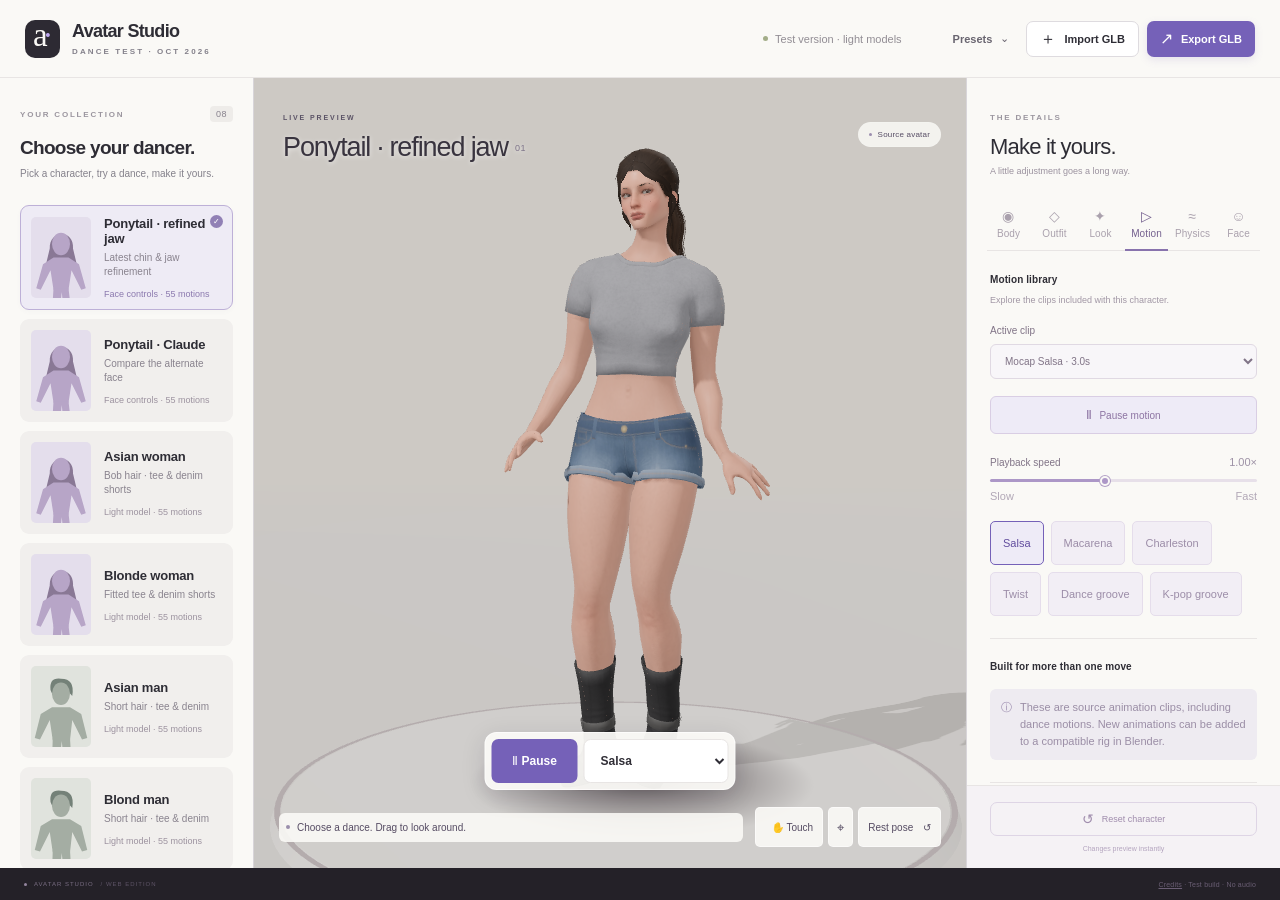
==== test/index.html @ 61bc5556 "Publish lightweight avatar dance test under test directory" ====
<!doctype html>
<html lang="en">
  <head>
    <meta charset="UTF-8" />
    <meta name="viewport" content="width=device-width, initial-scale=1.0" />
    <meta name="theme-color" content="#202024" />
    <title>Avatar Studio — dance test</title>
    <meta name="description" content="A browser character workspace for shaping avatars, exploring outfits, and previewing motion." />
    <script type="module" crossorigin src="./assets/index-BF8Hmo2W.js"></script>
    <link rel="stylesheet" crossorigin href="./assets/index-QeGaIffx.css">
  </head>
  <body>
    <div class="studio-shell">
      <header class="topbar">
        <a class="brand" href="./" aria-label="Avatar Studio home"><span class="brand-mark" aria-hidden="true">a<span>·</span></span><span>Avatar Studio<small>DANCE TEST · OCT 2026</small></span></a>
        <div class="topbar-meta"><span class="live-dot" aria-hidden="true"></span> Test version · light models</div>
        <div class="topbar-actions">
          <details class="file-menu" id="file-menu">
            <summary class="button button-quiet">Presets <span aria-hidden="true">⌄</span></summary>
            <div class="file-menu-content">
              <button type="button" id="save-browser">Save in this browser</button>
              <button type="button" id="load-browser">Load browser preset</button>
              <span class="menu-divider"></span>
              <button type="button" id="download-preset">Download preset JSON</button>
              <button type="button" id="import-preset">Import preset JSON</button>
            </div>
          </details>
          <button class="button button-secondary" id="import-avatar" type="button"><span aria-hidden="true">＋</span> Import GLB</button>
          <button class="button button-primary" id="export-avatar" type="button"><span aria-hidden="true">↗</span> Export GLB</button>
        </div>
      </header>

      <aside class="library-panel" aria-label="Avatar library">
        <div class="panel-heading"><span class="eyebrow">YOUR COLLECTION</span><span class="count-badge">04</span></div>
        <h1>Choose your dancer.</h1>
        <p class="muted intro-copy">Pick a character, try a dance, make it yours.</p>
        <div class="avatar-list" role="group" aria-label="Choose a source avatar">
          <button class="avatar-card selected" data-avatar="nabi" type="button" aria-pressed="true">
            <span class="avatar-preview preview-nabi" aria-hidden="true"><svg viewBox="0 0 80 100"><path class="silhouette-hair" d="M25 30c-1-26 33-26 31 0l5 21H20z"/><ellipse cx="40" cy="24" rx="12" ry="15"/><path d="m30 42-14 9-9 32 6 2 13-26 4 26h20l4-26 13 26 6-2-9-32-14-9z"/><path d="m30 83-2 34h10l3-29 3 29h10l-4-34z"/></svg></span>
            <span class="avatar-card-copy"><strong>Nabi</strong><small>Feminine · rebuilt from the girl sample</small><span class="avatar-tag">New body · 31 motions</span></span>
            <span class="selection-mark" aria-hidden="true">✓</span>
          </button>
          <button class="avatar-card" data-avatar="haru" type="button" aria-pressed="false">
            <span class="avatar-preview preview-haru" aria-hidden="true"><svg viewBox="0 0 80 100"><path class="silhouette-hair" d="M26 20Q24 3 40 5q19 0 15 23l-7-8-19 7z"/><ellipse cx="40" cy="25" rx="12" ry="15"/><path d="m28 43-15 9-8 32 7 2 13-26 4 27h23l3-27 13 26 7-2-8-32-15-9z"/><path d="m29 84-1 33h10l3-29 3 29h10l-2-33z"/></svg></span>
            <span class="avatar-card-copy"><strong>Haru</strong><small>Masculine · source avatar</small><span class="avatar-tag">Ready to explore</span></span>
            <span class="selection-mark" aria-hidden="true">✓</span>
          </button>
          <button class="avatar-card" data-avatar="lite" type="button" aria-pressed="false">
            <span class="avatar-preview preview-nabi" aria-hidden="true"><svg viewBox="0 0 80 100"><path class="silhouette-hair" d="M24 26c0-25 32-25 32 0v14H24z"/><ellipse cx="40" cy="25" rx="12" ry="15"/><path d="m30 42-14 9-9 32 6 2 13-26 4 26h20l4-26 13 26 6-2-9-32-14-9z"/><path d="m30 83-2 34h10l3-29 3 29h10l-4-34z"/></svg></span>
            <span class="avatar-card-copy"><strong>Lite</strong><small>Feminine · light avatar, about 18k triangles</small><span class="avatar-tag">Tee &amp; denim · 31 motions</span></span>
            <span class="selection-mark" aria-hidden="true">✓</span>
          </button>
          <button class="avatar-card" data-avatar="game" type="button" aria-pressed="false">
            <span class="avatar-preview preview-haru" aria-hidden="true"><svg viewBox="0 0 80 100"><path class="silhouette-hair" d="M27 30c-2-27 28-27 27 0l5 10-6 18-3-24z"/><ellipse cx="40" cy="25" rx="12" ry="15"/><path d="m30 42-14 9-9 32 6 2 13-26 4 26h20l4-26 13 26 6-2-9-32-14-9z"/><path d="m30 83-2 34h10l3-29 3 29h10l-4-34z"/></svg></span>
            <span class="avatar-card-copy"><strong>Game</strong><small>Feminine · game style, about 24k triangles</small><span class="avatar-tag">Crop tee &amp; boots · 31 motions</span></span>
            <span class="selection-mark" aria-hidden="true">✓</span>
          </button>
          <button class="avatar-card" data-avatar="face" type="button" aria-pressed="false">
            <span class="avatar-preview preview-haru" aria-hidden="true"><svg viewBox="0 0 80 100"><path class="silhouette-hair" d="M27 30c-2-27 28-27 27 0l5 10-6 18-3-24z"/><ellipse cx="40" cy="25" rx="12" ry="15"/><path d="m30 42-14 9-9 32 6 2 13-26 4 26h20l4-26 13 26 6-2-9-32-14-9z"/><path d="m30 83-2 34h10l3-29 3 29h10l-4-34z"/></svg></span>
            <span class="avatar-card-copy"><strong>Game · face rig</strong><small>Game style with jaw, eyes and 12 expressions</small><span class="avatar-tag">Face panel · 55 motions</span></span>
            <span class="selection-mark" aria-hidden="true">✓</span>
          </button>
        </div>

        <div class="reference-section">
          <div class="section-label"><h2>Sample images</h2><span class="tiny-label">REFERENCE</span></div>
          <div class="reference-grid">
            <a href="./references/girl.png" target="_blank" rel="noopener" class="reference-card"><img src="./references/girl.png" alt="Target art reference for the female character" /><span>Girl reference <span aria-hidden="true">↗</span></span></a>
            <a href="./references/boy.png" target="_blank" rel="noopener" class="reference-card"><img src="./references/boy.png" alt="Target art reference for the male character" /><span>Boy reference <span aria-hidden="true">↗</span></span></a>
          </div>
          <div class="reference-downloads"><a href="./references/girl.png" download="girl.png">Download girl PNG</a><a href="./references/boy.png" download="boy.png">Download boy PNG</a></div><p class="reference-note">Original concept images. The library includes fitted 3D characters and two face variants to compare.</p>
        </div>
        <div class="library-bottom"><span class="local-icon" aria-hidden="true">◇</span><p><strong>Made for your next world.</strong><span>Characters for games, scenes, and motion. Your imported files stay in this browser session.</span></p></div>
      </aside>

      <main class="stage" aria-label="3D avatar preview">
        <canvas id="avatar-canvas" aria-label="Interactive 3D avatar. Drag to orbit, scroll or pinch to zoom." tabindex="0"></canvas>
        <div class="stage-heading"><div><span class="eyebrow">LIVE PREVIEW</span><h2 id="avatar-name">Nabi <span>01</span></h2></div><span class="source-badge" id="source-badge"><span></span> Source avatar</span></div>
        <div class="stage-loading" id="stage-loading"><div class="loading-ring"></div><p>Preparing your workspace<span>Loading the character and its motions</span></p></div>
        <div class="quick-motion" aria-label="Quick dance controls"><button id="quick-play" type="button" aria-label="Pause dance" disabled>Ⅱ Pause</button><select id="quick-dance" aria-label="Dance shortcut" disabled><option value="">Choose a dance</option></select></div>
        <div class="stage-help"><span aria-hidden="true">↔</span> Drag to orbit <span class="help-divider"></span> Scroll / pinch to zoom</div>
        <div class="stage-bottom"><div class="preview-status"><span class="live-dot" aria-hidden="true"></span><span id="stage-status">Preparing studio…</span></div><div class="stage-controls"><button class="stage-rest stage-touch" id="touch-mode" type="button" aria-pressed="false" title="Press the skin: hold to press deeper, release and it springs back"><span aria-hidden="true">✋</span> Touch</button><button class="stage-rest" id="fit-camera" type="button" aria-label="Frame character in the viewport" title="Frame character">⌖</button><button class="stage-rest" id="rest-pose" type="button">Rest pose <span aria-hidden="true">↺</span></button></div></div>
        <div class="toast" id="toast" role="status" aria-live="polite" hidden></div>
      </main>

      <aside class="inspector-panel" aria-label="Character controls">
        <div class="inspector-heading"><span class="eyebrow">THE DETAILS</span><h2>Make it yours.</h2><p class="muted">A little adjustment goes a long way.</p></div>
        <div class="tablist" role="tablist" aria-label="Character settings">
          <button id="tab-body" class="tab active" role="tab" aria-selected="true" aria-controls="inspector-content" tabindex="0" data-tab="body" type="button"><span aria-hidden="true">◉</span>Body</button>
          <button id="tab-outfit" class="tab" role="tab" aria-selected="false" aria-controls="inspector-content" tabindex="-1" data-tab="outfit" type="button"><span aria-hidden="true">◇</span>Outfit</button>
          <button id="tab-look" class="tab" role="tab" aria-selected="false" aria-controls="inspector-content" tabindex="-1" data-tab="look" type="button"><span aria-hidden="true">✦</span>Look</button>
          <button id="tab-motion" class="tab" role="tab" aria-selected="false" aria-controls="inspector-content" tabindex="-1" data-tab="motion" type="button"><span aria-hidden="true">▷</span>Motion</button>
          <button id="tab-physics" class="tab" role="tab" aria-selected="false" aria-controls="inspector-content" tabindex="-1" data-tab="physics" type="button"><span aria-hidden="true">≈</span>Physics</button>
          <button id="tab-face" class="tab" role="tab" aria-selected="false" aria-controls="inspector-content" tabindex="-1" data-tab="face" type="button"><span aria-hidden="true">☺</span>Face</button>
        </div>
        <div class="inspector-content" id="inspector-content" role="tabpanel" aria-labelledby="tab-body"><p class="empty-copy">Character controls will appear here.</p></div>
        <div class="inspector-footer"><button id="reset-avatar" class="button button-reset" type="button"><span aria-hidden="true">↺</span> Reset character</button><span>Changes preview instantly</span></div>
      </aside>
      <footer class="workspace-footer"><span><span class="footer-dot"></span> AVATAR STUDIO <span class="footer-version">/ WEB EDITION</span></span><span><a href="./THIRD_PARTY_NOTICES.txt" target="_blank" rel="noopener">Credits</a> · Test build · No audio</span></footer>
    </div>
    <input type="file" id="avatar-file" accept=".glb,model/gltf-binary" hidden />
    <input type="file" id="preset-file" accept=".json,application/json" hidden />
  </body>
</html>
---- test/assets/index-QeGaIffx.css ----
:root{font-family:Inter,Segoe UI,Arial,sans-serif;color:#2e2d35;background:#202024;font-synthesis:none;font-weight:400;--ink:#302e36;--muted:#84818b;--line:#e8e5e4;--paper:#faf9f6;--accent:#7561b8;--accent-dark:#624d9e;--violet-bg:#eeebf7}*{box-sizing:border-box}body{margin:0}button,input,select,summary{font:inherit}button,a,input,select,summary{-webkit-tap-highlight-color:transparent}button,summary{cursor:pointer}button{color:inherit}button:disabled,input:disabled,select:disabled{cursor:not-allowed}button:focus-visible,summary:focus-visible,a:focus-visible,input:focus-visible,select:focus-visible,canvas:focus-visible{outline:3px solid #ac98ed;outline-offset:3px}button{border:0}a{color:inherit;text-decoration:none}button:disabled{opacity:.5}input,select{min-width:0}svg{display:block}img{display:block;max-width:100%}.studio-shell{display:grid;grid-template-columns:254px minmax(320px,1fr) 314px;grid-template-rows:78px minmax(0,1fr) 32px;height:100dvh;min-height:650px;max-width:2200px;margin:auto}.topbar{grid-column:1/-1;display:flex;align-items:center;justify-content:space-between;gap:20px;background:var(--paper);border-bottom:1px solid var(--line);padding:0 25px;z-index:5}.brand{display:flex;align-items:center;gap:12px;font-size:18px;font-weight:650;letter-spacing:-.7px;white-space:nowrap}.brand small{display:block;font-size:8px;letter-spacing:2.1px;color:var(--muted);margin-top:5px;font-weight:600}.brand-mark{width:35px;height:38px;border-radius:10px;background:#2d2a33;color:#faf8f5;font-family:Georgia,serif;font-size:33px;font-weight:400;line-height:30px;text-align:center;letter-spacing:-4px;padding-right:4px}.brand-mark span{color:#bca6ed}.topbar-meta{display:flex;align-items:center;gap:7px;margin-left:auto;margin-right:22px;color:#928d94;font-size:11px}.live-dot{width:5px;height:5px;flex:none;border-radius:50%;background:#a3ad88;display:inline-block}.topbar-actions{display:flex;align-items:center;gap:8px}.button{display:inline-flex;align-items:center;justify-content:center;gap:8px;min-height:36px;padding:0 13px;border-radius:7px;font-size:11px;font-weight:600;white-space:nowrap;transition:background .16s,transform .16s}.button:hover:not(:disabled){transform:translateY(-1px)}.button-primary{background:var(--accent);color:#fff;box-shadow:0 3px 8px #7662b826}.button-primary:hover{background:var(--accent-dark)}.button-secondary{background:#fff;border:1px solid #dedbdf}.button-secondary:hover,.button-quiet:hover{background:#eeecee}.button-quiet{background:transparent;color:#696570;padding:0 9px}.button-primary>span,.button-secondary>span{font-size:16px;line-height:1}.file-menu{position:relative}.file-menu summary{list-style:none}.file-menu summary::-webkit-details-marker{display:none}.file-menu-content{position:absolute;top:44px;right:0;width:218px;background:var(--paper);padding:7px;border:1px solid var(--line);border-radius:10px;box-shadow:0 12px 28px #1d192522;z-index:20}.file-menu-content button{display:block;text-align:left;width:100%;border-radius:5px;background:transparent;padding:11px 10px;font-size:11px}.file-menu-content button:hover{background:var(--violet-bg);color:var(--accent-dark)}.menu-divider{display:block;height:1px;background:var(--line);margin:4px}.library-panel{background:var(--paper);padding:28px 20px 18px;display:flex;flex-direction:column;min-height:0;overflow:auto;border-right:1px solid #d8d5d9}.panel-heading{display:flex;align-items:center;justify-content:space-between}.eyebrow{font-size:8px;letter-spacing:1.8px;color:#9b969f;font-weight:650}.count-badge{font-size:9px;background:#eeece9;padding:3px 6px;border-radius:4px;color:#88828d;letter-spacing:.5px}h1{font-size:19px;line-height:1.28;letter-spacing:-.7px;font-weight:600;margin:14px 0 6px;max-width:190px}.muted{color:var(--muted);font-size:11px;line-height:1.6}.intro-copy{margin:0 0 23px;font-size:10px}.avatar-list{display:flex;flex-direction:column;gap:9px}.avatar-card{position:relative;display:flex;align-items:center;gap:13px;padding:10px;background:#f1efed;border:1px solid transparent;border-radius:9px;text-align:left;min-width:0;transition:border-color .15s,background .15s}.avatar-card:hover{background:#eeebf4}.avatar-card.selected{background:#eeebf5;border-color:#bdb0d7;box-shadow:0 2px 5px #675b8c08}.avatar-preview{width:60px;height:81px;overflow:hidden;border-radius:5px;display:flex;align-items:flex-end;justify-content:center;flex:none;background:#e4deec}.avatar-preview svg{width:60px;height:79px;fill:#b7a5c7;transform:translateY(5px)}.avatar-preview .silhouette-hair{fill:#897895}.preview-haru{background:#e0e3dd}.preview-haru svg{fill:#a4ada3}.preview-haru .silhouette-hair{fill:#748178}.avatar-card-copy{min-width:0}.avatar-card-copy strong{display:block;font-size:13px;font-weight:600;letter-spacing:-.2px}.avatar-card-copy small{display:block;color:#89838e;font-size:8px;margin-top:5px;line-height:1.5;white-space:normal}.avatar-tag{font-size:7px;display:block;margin-top:10px;color:#9c929f}.selected .avatar-tag{color:#8b79ae}.selection-mark{position:absolute;right:9px;top:9px;display:none;width:13px;height:13px;border-radius:50%;font-size:8px;background:#9180b5;color:#fff;align-items:center;justify-content:center}.selected .selection-mark{display:flex}.reference-section{border-top:1px solid var(--line);margin-top:28px;padding-top:22px}.section-label{display:flex;align-items:center;justify-content:space-between;gap:8px}.section-label h2{font-size:11px;font-weight:600;margin:0}.tiny-label{font-size:6px;letter-spacing:1.2px;color:#aaa3ac}.reference-grid{display:grid;grid-template-columns:1fr 1fr;gap:9px;margin-top:12px}.reference-card{border:1px solid #e5e1df;border-radius:7px;overflow:hidden;background:#f0efec;transition:transform .16s}.reference-card:hover{transform:translateY(-2px)}.reference-card img{width:100%;aspect-ratio:1/1.1;object-fit:cover}.reference-card>span{display:flex;justify-content:space-between;font-size:8px;padding:8px;color:#7e7785;background:#f8f6f3}.reference-card>span>span{color:#aaa1b7}.reference-note{font-size:8px;line-height:1.65;color:#a29aa5;margin:10px 0 0}.library-bottom{margin-top:auto;display:flex;gap:9px;padding-top:24px}.local-icon{font-size:19px;color:#a69aaf;line-height:24px}.library-bottom p{margin:0;font-size:8px;line-height:1.7;color:#a29aa5}.library-bottom strong{display:block;color:#817986;font-size:8px;font-weight:500;margin-bottom:3px}.library-bottom p>span{display:block}.stage{position:relative;min-height:0;min-width:0;overflow:hidden;background:radial-gradient(ellipse at 50% 44%,#38353e,#2c2931 49%,#242229)}#avatar-canvas{display:block;width:100%;height:100%;touch-action:none;outline-offset:-5px}.stage-heading{position:absolute;top:28px;left:29px;right:25px;display:flex;align-items:center;justify-content:space-between;gap:15px;pointer-events:none}.stage-heading .eyebrow{color:#8b838f;font-size:7px;letter-spacing:1.9px}.stage-heading h2{font-size:27px;letter-spacing:-1.1px;color:#e9e4eb;font-weight:400;margin:7px 0 0;line-height:1.2}.stage-heading h2>span{font-size:9px;vertical-align:middle;color:#7e7489;margin-left:7px;font-weight:500;letter-spacing:.5px}.source-badge{display:inline-flex;align-items:center;gap:6px;font-size:8px;letter-spacing:.2px;color:#a69bac;background:#ffffff05;border:1px solid #ffffff10;border-radius:14px;padding:7px 10px}.source-badge>span{width:3px;height:3px;border-radius:50%;background:#9b8dae}.stage-help{position:absolute;bottom:63px;left:0;width:100%;display:flex;align-items:center;justify-content:center;gap:7px;color:#8c818e;font-size:8px;pointer-events:none}.stage-help>span:first-child{font-size:14px;color:#9e91a1}.help-divider{height:9px;width:1px;background:#6c626d;margin:0 4px}.stage-bottom{position:absolute;bottom:21px;left:25px;right:25px;display:flex;align-items:center;justify-content:space-between;gap:12px}.preview-status{display:flex;align-items:center;gap:7px;min-width:0;font-size:8px;color:#9b91a1;line-height:1.5}.preview-status #stage-status{overflow:hidden;text-overflow:ellipsis;white-space:nowrap;max-width:370px}.preview-status .live-dot{background:#9a8eac;width:4px;height:4px}.stage-rest{background:#ffffff04;border:1px solid #ffffff10;color:#a69aaf;font-size:8px;padding:7px 9px;border-radius:5px;white-space:nowrap}.stage-rest:hover{background:#ffffff0b}.stage-rest span{margin-left:7px}.stage-loading{position:absolute;top:0;right:0;bottom:0;left:0;display:flex;flex-direction:column;align-items:center;justify-content:center;color:#ccc1d3;background:#2b2730b8;pointer-events:none;-webkit-backdrop-filter:blur(5px);backdrop-filter:blur(5px);z-index:2}.stage-loading[hidden]{display:none}.stage-loading p{font-size:13px;text-align:center;line-height:1.6}.stage-loading p>span{display:block;font-size:9px;color:#92879b}.loading-ring{border:1px solid #ffffff16;border-top-color:#b5a0cb;border-radius:50%;width:24px;height:24px;animation:spin 1s linear infinite}.toast{position:absolute;bottom:95px;left:50%;transform:translate(-50%);border:1px solid #ffffff15;background:#38323d;color:#e8e1ec;border-radius:8px;box-shadow:0 8px 24px #0003;padding:12px 16px;font-size:11px;line-height:1.6;max-width:min(90%,440px);width:max-content;z-index:4}.toast.error{background:#4b333b;border-color:#815460}.toast[hidden]{display:none}.inspector-panel{display:flex;flex-direction:column;background:var(--paper);border-left:1px solid #d8d5d9;min-height:0;min-width:0}.inspector-heading{padding:28px 23px 21px}.inspector-heading h2{font-size:22px;font-weight:500;letter-spacing:-.8px;margin:10px 0 4px}.inspector-heading p{font-size:9px;margin:0;color:#9b929f}.tablist{display:flex;margin:0 20px;border-bottom:1px solid var(--line);gap:4px}.tab{display:flex;align-items:center;justify-content:center;flex:1;gap:5px;font-size:9px;letter-spacing:.1px;background:transparent;color:#aaa1ad;padding:11px 0 13px;border-bottom:2px solid transparent;margin-bottom:-1px}.tab>span{font-size:13px;font-weight:400;line-height:1}.tab.active{border-bottom-color:#8873ad;color:#75618f}.tab:hover{color:#75618f}.inspector-content{padding:23px;overflow:auto;flex:1;min-height:0;scrollbar-width:thin;scrollbar-color:#ddd5df transparent}.control-section+.control-section{border-top:1px solid var(--line);padding-top:22px;margin-top:22px}.control-section h3{font-size:10px;font-weight:600;margin:0 0 17px;letter-spacing:.1px}.control-section .section-copy{font-size:9px;color:#a197a5;line-height:1.65;margin:-9px 0 17px}.slider-control{display:block;margin:0 0 19px}.control-row{display:flex;justify-content:space-between;align-items:center;gap:10px;font-size:10px;color:#817487;margin-bottom:11px}.range-value{font-size:9px;color:#9e92a6;min-width:30px;text-align:right;font-variant-numeric:tabular-nums}.slider-control input[type=range]{width:100%;height:3px;display:block;accent-color:#9b84bb;margin:7px 0;cursor:pointer;background:transparent;-webkit-appearance:none;-moz-appearance:none;appearance:none;border-radius:8px;outline-offset:7px}.slider-control input[type=range]::-webkit-slider-runnable-track{height:3px;background:linear-gradient(to right,#ac97c7 0 var(--range-value,50%),#e7e0e9 var(--range-value,50%) 100%);border-radius:4px}.slider-control input[type=range]::-webkit-slider-thumb{-webkit-appearance:none;width:10px;height:10px;margin-top:-3.5px;background:#ad97c7;border:2px solid var(--paper);border-radius:50%;box-shadow:0 0 0 1px #b4a2c7}.slider-control input[type=range]::-moz-range-track{height:3px;background:#e7e0e9}.slider-control input[type=range]::-moz-range-progress{height:3px;background:#ac97c7}.slider-control input[type=range]::-moz-range-thumb{height:8px;width:8px;background:#ad97c7;border:2px solid var(--paper);border-radius:50%}.slider-control:has(input:disabled){opacity:.45}.range-labels{display:flex;justify-content:space-between;margin-top:8px;font-size:7px;color:#b2a8b7}.note-card{display:flex;gap:8px;border-radius:6px;background:#eeebf1;padding:10px 11px;font-size:8px;line-height:1.7;color:#9b8ea6}.note-card .note-icon{font-size:11px;color:#9b8bae;flex:none}.note-card p{margin:0}.note-card strong{font-weight:600;color:#8c7a9b}.select-control{display:block;font-size:10px;color:#817487;margin-bottom:17px}.select-control>span{display:block;margin-bottom:8px}.select-control select{width:100%;height:35px;border:1px solid #e0d9e3;border-radius:6px;padding:0 10px;background:#f8f6f9;color:#817487;font-size:10px;outline-offset:2px}.select-control select:disabled{opacity:.5}.look-grid{display:flex;gap:7px;flex-wrap:wrap;margin-bottom:5px}.look-chip{background:#f2eef5;color:#9c8da8;font-size:9px;border:1px solid #e5ddeb;border-radius:5px;display:flex;align-items:center;gap:6px;padding:8px 10px}.look-chip.active{border-color:#b6a1cb;background:#eae2f1;color:#826b98}.look-swatch{width:9px;height:9px;border-radius:50%;background:#c4b0d5;border:1px solid #00000008}.color-grid{display:grid;grid-template-columns:1fr 1fr;gap:9px}.color-control{display:flex;align-items:center;gap:8px;border:1px solid #e4dce9;background:#f8f5fa;border-radius:6px;padding:8px;color:#8f7d9e;font-size:9px;min-width:0}.color-control>span{overflow:hidden;text-overflow:ellipsis;white-space:nowrap}.color-control input{-moz-appearance:none;appearance:none;-webkit-appearance:none;width:22px;height:22px;padding:0;background:none;border:0;flex:none;cursor:pointer}.color-control input::-webkit-color-swatch-wrapper{padding:0}.color-control input::-webkit-color-swatch{border:1px solid #00000014;border-radius:50%}.color-control input::-moz-color-swatch{border:1px solid #00000014;border-radius:50%}.motion-play{width:100%;background:var(--violet-bg);border:1px solid #d9cee4;border-radius:6px;color:#8c73a2;padding:11px;font-size:10px;margin-bottom:22px}.motion-play span{margin-right:7px;font-size:12px}.switch-row{display:flex;align-items:center;justify-content:space-between;gap:12px;font-size:10px;margin-bottom:20px;color:#82718f}.switch-copy{display:flex;flex-direction:column;gap:5px;line-height:1.4}.switch-copy small{font-size:8px;color:#a89bae;max-width:180px}.switch-input{width:29px;height:17px;-moz-appearance:none;appearance:none;-webkit-appearance:none;border-radius:14px;background:#ddd5e3;position:relative;transition:background .15s;flex:none;cursor:pointer;margin:0}.switch-input:after{content:"";display:block;width:11px;height:11px;border-radius:50%;position:absolute;left:3px;top:3px;background:#fff;transition:transform .15s;box-shadow:0 1px 2px #0001}.switch-input:checked{background:#a48bbb}.switch-input:checked:after{transform:translate(12px)}.switch-row:has(input:disabled){opacity:.45}.capability-stats{display:grid;grid-template-columns:repeat(3,1fr);padding:12px 5px;background:#f1edf4;border:1px solid #e8dfed;border-radius:7px;text-align:center;margin-bottom:18px}.capability-stats>div+div{border-left:1px solid #dfd5e6}.capability-stats strong{display:block;font-size:17px;font-weight:500;color:#9983ae;line-height:1.3}.capability-stats small{display:block;color:#ad9db9;font-size:7px;margin-top:4px}.empty-copy{font-size:10px;color:#a393af;line-height:1.7;margin:0 0 18px}.inspector-footer{padding:16px 23px;border-top:1px solid var(--line);background:#f5f2f5}.button-reset{width:100%;border:1px solid #ded5e5;background:transparent;color:#a08dad;min-height:34px;font-size:9px;font-weight:400}.button-reset:hover{background:#eee7f2}.button-reset>span{font-size:14px}.inspector-footer>span{display:block;text-align:center;font-size:7px;color:#b4a5bf;margin-top:9px}.workspace-footer{grid-column:1/-1;background:#242128;display:flex;align-items:center;justify-content:space-between;padding:0 24px;font-size:7px;color:#7b6f85;letter-spacing:.5px}.workspace-footer>span:first-child{display:flex;align-items:center;gap:7px;font-size:6px;letter-spacing:1px}.footer-dot{width:3px;height:3px;border-radius:50%;background:#94859f}.footer-version{color:#5f5568;font-size:6px}.workspace-footer>span:last-child{letter-spacing:.2px;color:#6a5e74}.validation-message{font-size:10px;line-height:1.6;color:#9d8bab}.export-note{margin-top:20px}.control-section fieldset{border:0;padding:0;margin:0;min-width:0}::selection{background:#d7c5e4;color:#5b476d}@keyframes spin{to{transform:rotate(360deg)}}@media (min-width:1600px){.studio-shell{grid-template-columns:280px minmax(320px,1fr) 340px}.library-panel{padding-left:25px;padding-right:25px}.inspector-content{padding:26px}.inspector-heading{padding:30px 26px 23px}.tablist{margin:0 23px}.inspector-footer{padding:19px 26px}}@media (max-width:1100px){.studio-shell{grid-template-columns:210px minmax(280px,1fr) 280px}.topbar{padding:0 18px}.topbar-meta{display:none}.library-panel{padding:25px 14px 16px}.avatar-card{gap:8px;padding:8px}.avatar-preview{width:48px;height:72px}.avatar-preview svg{width:52px;height:72px}.avatar-card-copy small{font-size:7px}.reference-card>span{padding:7px 5px;font-size:7px}.inspector-heading{padding:26px 19px 20px}.inspector-content{padding:20px 19px}.tablist{margin:0 17px}.inspector-footer{padding:16px 19px}.stage-heading{left:23px;right:20px}.stage-bottom{left:20px;right:20px}.source-badge{font-size:7px;padding:6px 8px}.stage-help{font-size:7px}.brand{font-size:16px}.brand small{font-size:7px}}@media (max-width:860px){.studio-shell{grid-template-columns:minmax(0,1fr) 275px;grid-template-rows:69px 112px minmax(430px,1fr) 31px;min-height:800px;height:100dvh}.topbar{padding:0 17px;gap:10px}.brand{gap:8px;font-size:15px}.brand-mark{width:31px;height:34px;font-size:30px}.brand small{font-size:6px;letter-spacing:1.4px}.button{padding:0 10px;font-size:10px;gap:5px;min-height:34px}.topbar-actions{gap:5px}.library-panel{grid-column:1/-1;grid-row:2;display:block;overflow:auto;padding:13px 17px;background:#f4f1f3;border-right:0;border-bottom:1px solid #d6ccd9}.library-panel>.panel-heading,.library-panel>h1,.intro-copy,.reference-section,.library-bottom{display:none}.avatar-list{flex-direction:row;gap:10px;height:84px}.avatar-card{width:195px;padding:7px;flex:none;gap:10px}.avatar-preview{height:67px;width:45px}.avatar-preview svg{height:66px;width:47px}.avatar-card-copy strong{font-size:12px}.avatar-card-copy small{font-size:8px}.avatar-tag{font-size:7px;margin-top:5px}.stage{grid-row:3;grid-column:1}.inspector-panel{grid-column:2;grid-row:3}.inspector-heading{padding-top:22px}.workspace-footer{grid-row:4}.stage-heading{top:22px;left:20px;right:17px}.stage-heading h2{font-size:25px}.source-badge{display:none}.stage-bottom{left:17px;right:17px}.preview-status{font-size:7px}.stage-help{bottom:68px;gap:4px}.stage-help .help-divider{margin:0 3px}.inspector-heading h2{font-size:20px}}@media (max-width:600px){.studio-shell{grid-template-columns:minmax(0,1fr);grid-template-rows:64px 99px minmax(430px,58dvh) auto 30px;min-height:100dvh;height:auto}.topbar{padding:0 13px}.brand{font-size:14px;gap:7px;letter-spacing:-.4px}.brand-mark{height:30px;width:28px;font-size:27px;line-height:25px;border-radius:8px}.brand small{font-size:5px;letter-spacing:1.3px;margin-top:4px}.topbar-actions{gap:3px}.button{min-height:32px;font-size:9px;padding:0 8px;gap:4px}.button-primary>span,.button-secondary>span{font-size:13px}.button-quiet{padding:0 4px}.file-menu summary{font-size:0;gap:0;width:25px}.file-menu summary>span{font-size:15px}.file-menu summary:before{content:"···";font-size:17px;letter-spacing:1px}.file-menu summary>span{display:none}.file-menu-content{right:-100px;top:39px}.library-panel{padding:10px 13px}.avatar-list{height:78px;gap:8px}.avatar-card{height:78px;width:calc(50% - 4px);gap:8px;padding:6px}.avatar-preview{width:40px;height:64px}.avatar-card-copy strong{font-size:11px}.avatar-card-copy small{font-size:7px}.avatar-tag{font-size:6px}.selection-mark{right:6px;top:6px;width:11px;height:11px;font-size:7px}.stage{grid-column:1;grid-row:3;min-height:430px}.stage-heading{top:22px;left:22px;right:22px}.stage-heading h2{font-size:26px}.source-badge{display:inline-flex;font-size:7px}.stage-help{font-size:8px;bottom:58px}.stage-bottom{left:19px;right:19px;bottom:19px}.preview-status{font-size:8px}.inspector-panel{grid-column:1;grid-row:4;border-left:0;border-top:1px solid #d8cddf}.inspector-heading{padding:23px 23px 15px}.inspector-heading h2{font-size:22px;margin-top:7px}.inspector-heading p{font-size:9px}.tablist{margin:0 21px;gap:13px}.tab{font-size:10px;padding:13px 0 14px}.tab>span{font-size:14px}.inspector-content{padding:24px 24px 22px;overflow:visible;min-height:330px}.slider-control{margin-bottom:22px}.control-row{font-size:11px}.range-value{font-size:10px}.range-labels{font-size:8px}.control-section h3{font-size:11px}.control-section .section-copy,.empty-copy{font-size:10px}.note-card{font-size:9px}.select-control{font-size:11px}.select-control select{height:39px;font-size:11px}.switch-row{font-size:11px}.switch-copy small{font-size:9px;max-width:260px}.color-control,.look-chip{font-size:10px}.inspector-footer{padding:16px 24px}.button-reset{font-size:10px}.workspace-footer{grid-row:5;padding:0 15px}.workspace-footer>span:last-child{font-size:6px}.toast{bottom:85px;max-width:calc(100% - 35px)}.stage-loading p{font-size:12px}.stage-rest{font-size:8px}.preview-status #stage-status{max-width:230px}}@media (prefers-reduced-motion:reduce){*,*:before,*:after{animation-duration:.01ms!important;transition-duration:.01ms!important}}.stage-controls{display:flex;align-items:center;gap:6px;flex:none}.stage-controls #fit-camera{font-size:13px;line-height:1;padding:6px 8px}.stage-bottom .preview-status{flex:1}.stage-bottom .preview-status #stage-status{min-width:0;max-width:100%}.reference-card img{aspect-ratio:1;object-fit:contain}.reference-downloads{display:grid;grid-template-columns:1fr 1fr;gap:9px;margin-top:8px}.reference-downloads a{font-size:9px;color:var(--accent-dark);text-decoration:underline;line-height:1.5}.reference-note{color:#807587;font-size:9px}@media (max-width:860px){.studio-shell{grid-template-rows:69px 305px minmax(430px,1fr) 31px;min-height:1000px}.library-panel .reference-section{display:block;margin-top:12px;padding-top:0;border-top:0}.reference-section .section-label{justify-content:flex-start;gap:12px}.reference-grid{grid-template-columns:140px 140px;gap:12px;margin-top:8px}.reference-card{display:flex;align-items:center}.reference-card img{width:65px;height:80px;flex:none}.reference-card>span{font-size:9px;display:block;line-height:1.6;padding:6px}.reference-downloads{grid-template-columns:140px 140px;gap:12px;margin-top:6px}.reference-downloads a{padding:4px 0}.reference-note{max-width:430px;margin-top:5px;font-size:9px}}@media (max-width:600px){.studio-shell{grid-template-rows:64px 280px minmax(430px,58dvh) auto 30px}.reference-grid,.reference-downloads{grid-template-columns:1fr 1fr;gap:8px}.reference-card img{width:60px;height:70px}.reference-card>span{font-size:8px}.reference-downloads a{font-size:9px}.library-panel .reference-section{margin-top:9px}.reference-note{font-size:8px;line-height:1.5}}.tab{font-size:11px}.look-chip{font-size:11px;min-height:44px;padding:8px 12px}.look-chip.active{background:var(--violet-bg);color:var(--accent-dark);border-color:var(--accent)}.look-swatch{width:14px;height:14px}.note-card{font-size:11px;line-height:1.55}.note-card[hidden]{display:none}.range-labels,.section-copy,.range-value{font-size:11px}.stage-touch.active{background:var(--violet-bg);color:var(--accent-dark);border-color:var(--accent)}.quick-motion{position:absolute;bottom:78px;left:50%;transform:translate(-50%);display:flex;align-items:center;gap:6px;z-index:3;background:#faf9f6f2;padding:6px;border:1px solid #ffffffaa;border-radius:12px;box-shadow:0 6px 24px #15112620;max-width:calc(100% - 32px)}.quick-motion button,.quick-motion select{min-height:44px;border-radius:7px;padding:0 12px;font-size:12px;font-weight:600}.quick-motion button{background:var(--accent);color:#fff;white-space:nowrap;min-width:86px}.quick-motion select{background:#fff;color:var(--ink);border:1px solid var(--line);min-width:145px;max-width:190px}.stage-help{display:none}.avatar-card-copy small{font-size:10px;line-height:1.4}.avatar-tag{font-size:9px}.workspace-footer a{text-decoration:underline}.tablist{gap:8px}.tab{min-height:44px}.avatar-card{min-height:85px}.stage-controls{gap:5px}.stage-rest{min-height:40px}@media (max-width:860px){.studio-shell{grid-template-rows:69px 112px minmax(430px,1fr) 31px;min-height:800px}.library-panel .reference-section{display:none}.avatar-card-copy small{font-size:9px}.avatar-tag{font-size:8px}}@media (max-width:600px){.studio-shell{grid-template-rows:64px 108px minmax(430px,58dvh) auto 30px;min-height:100dvh}.avatar-list{height:86px}.avatar-card{width:210px;height:86px}.source-badge{display:none}.stage-heading h2{font-size:22px}.stage-heading{left:17px;right:17px}.quick-motion{bottom:76px}.preview-status{max-width:42%;line-height:1.4}.tablist{gap:8px}.tab{font-size:11px}.topbar .button{min-height:40px}.topbar-actions{gap:2px}.brand small{font-size:6px}.workspace-footer{font-size:7px}.inspector-content{min-height:300px}}.tablist{display:grid;grid-template-columns:repeat(6,minmax(0,1fr));gap:3px}.tab{display:flex;flex-direction:column;align-items:center;justify-content:center;gap:5px;font-size:10px;padding:10px 0;min-width:0}.tab>span{font-size:14px;margin:0}.stage-heading h2{color:#39343f;text-shadow:0 1px 5px #ffffffaa}.stage-heading .eyebrow{color:#5b5366}.source-badge{color:#554b63;background:#faf9f6d9}.preview-status{background:#faf9f6e8;color:#554b63;border-radius:6px;padding:7px;font-size:10px}.stage-rest{color:#554b63;background:#faf9f6e8;border:1px solid #ffffff80;font-size:10px}@media (max-width:600px){.stage-heading{top:12px}.stage-heading .eyebrow{display:none}.stage-heading h2{font-size:16px;line-height:1.2;margin:0}.stage-heading h2>span{font-size:10px}.preview-status{font-size:9px}.tab{font-size:11px;padding:10px 0}}
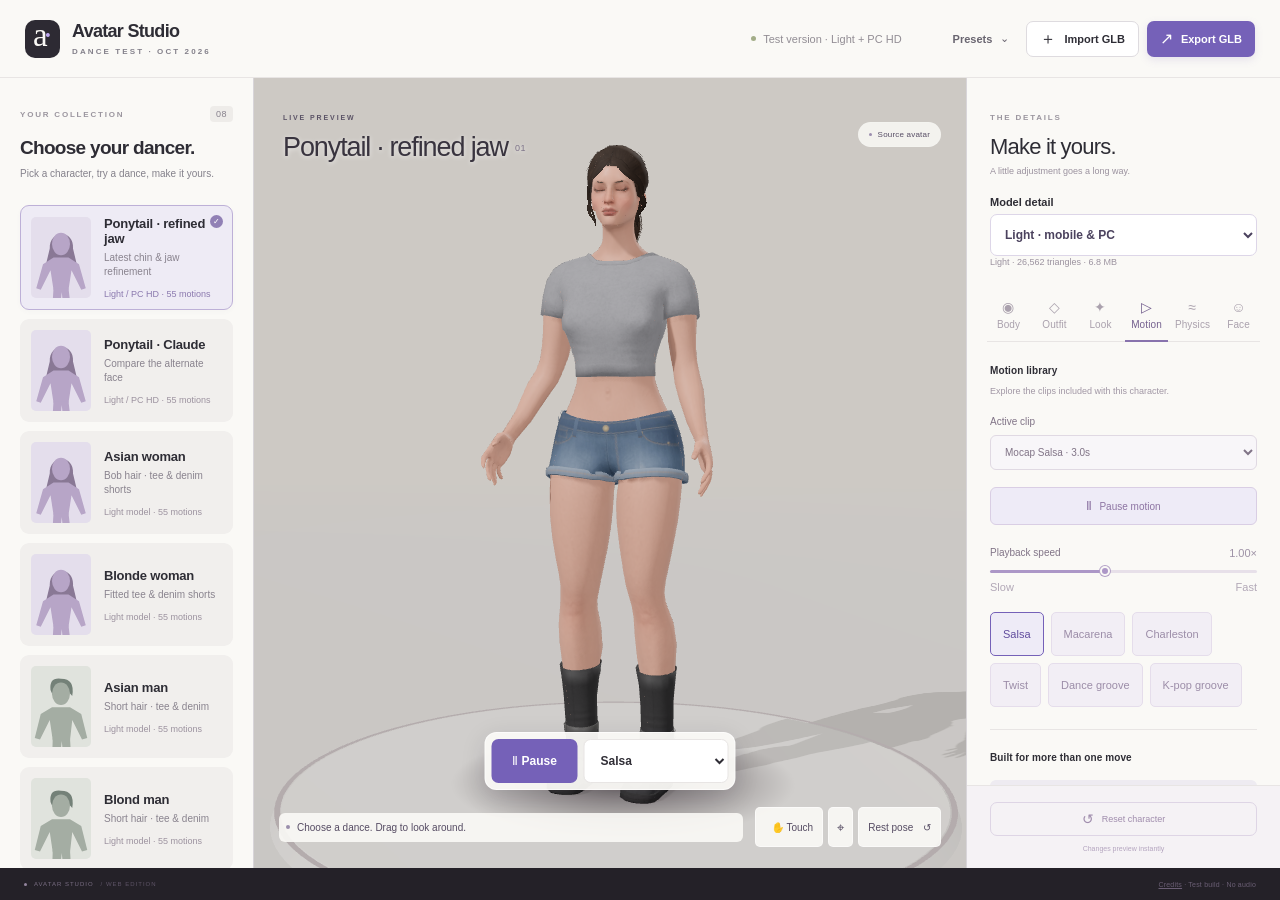
==== commit e5e4528a: "Publish optional PC HD dance models in test preview" ====
--- a/test/index.html
+++ b/test/index.html
@@ -6,14 +6,14 @@
     <meta name="theme-color" content="#202024" />
     <title>Avatar Studio — dance test</title>
     <meta name="description" content="A browser character workspace for shaping avatars, exploring outfits, and previewing motion." />
-    <script type="module" crossorigin src="./assets/index-BF8Hmo2W.js"></script>
-    <link rel="stylesheet" crossorigin href="./assets/index-QeGaIffx.css">
+    <script type="module" crossorigin src="./assets/index-CKCb6693.js"></script>
+    <link rel="stylesheet" crossorigin href="./assets/index-CtRFhhoF.css">
   </head>
   <body>
     <div class="studio-shell">
       <header class="topbar">
         <a class="brand" href="./" aria-label="Avatar Studio home"><span class="brand-mark" aria-hidden="true">a<span>·</span></span><span>Avatar Studio<small>DANCE TEST · OCT 2026</small></span></a>
-        <div class="topbar-meta"><span class="live-dot" aria-hidden="true"></span> Test version · light models</div>
+        <div class="topbar-meta"><span class="live-dot" aria-hidden="true"></span> Test version · Light + PC HD</div>
         <div class="topbar-actions">
           <details class="file-menu" id="file-menu">
             <summary class="button button-quiet">Presets <span aria-hidden="true">⌄</span></summary>
@@ -84,7 +84,10 @@
       </main>
 
       <aside class="inspector-panel" aria-label="Character controls">
-        <div class="inspector-heading"><span class="eyebrow">THE DETAILS</span><h2>Make it yours.</h2><p class="muted">A little adjustment goes a long way.</p></div>
+        <div class="inspector-heading"><span class="eyebrow">THE DETAILS</span><h2>Make it yours.</h2><p class="muted">A little adjustment goes a long way.</p>
+          <label class="quality-control" for="model-quality">Model detail<select id="model-quality" disabled><option value="light">Light · mobile &amp; PC</option><option value="hd">HD · PC · about 25 MB</option></select></label>
+          <p class="quality-detail" id="quality-detail">HD is available for the two ponytail characters.</p>
+        </div>
         <div class="tablist" role="tablist" aria-label="Character settings">
           <button id="tab-body" class="tab active" role="tab" aria-selected="true" aria-controls="inspector-content" tabindex="0" data-tab="body" type="button"><span aria-hidden="true">◉</span>Body</button>
           <button id="tab-outfit" class="tab" role="tab" aria-selected="false" aria-controls="inspector-content" tabindex="-1" data-tab="outfit" type="button"><span aria-hidden="true">◇</span>Outfit</button>
--- a/test/assets/index-CtRFhhoF.css
+++ b/test/assets/index-CtRFhhoF.css
@@ -0,0 +1 @@
+:root{font-family:Inter,Segoe UI,Arial,sans-serif;color:#2e2d35;background:#202024;font-synthesis:none;font-weight:400;--ink:#302e36;--muted:#84818b;--line:#e8e5e4;--paper:#faf9f6;--accent:#7561b8;--accent-dark:#624d9e;--violet-bg:#eeebf7}*{box-sizing:border-box}body{margin:0}button,input,select,summary{font:inherit}button,a,input,select,summary{-webkit-tap-highlight-color:transparent}button,summary{cursor:pointer}button{color:inherit}button:disabled,input:disabled,select:disabled{cursor:not-allowed}button:focus-visible,summary:focus-visible,a:focus-visible,input:focus-visible,select:focus-visible,canvas:focus-visible{outline:3px solid #ac98ed;outline-offset:3px}button{border:0}a{color:inherit;text-decoration:none}button:disabled{opacity:.5}input,select{min-width:0}svg{display:block}img{display:block;max-width:100%}.studio-shell{display:grid;grid-template-columns:254px minmax(320px,1fr) 314px;grid-template-rows:78px minmax(0,1fr) 32px;height:100dvh;min-height:650px;max-width:2200px;margin:auto}.topbar{grid-column:1/-1;display:flex;align-items:center;justify-content:space-between;gap:20px;background:var(--paper);border-bottom:1px solid var(--line);padding:0 25px;z-index:5}.brand{display:flex;align-items:center;gap:12px;font-size:18px;font-weight:650;letter-spacing:-.7px;white-space:nowrap}.brand small{display:block;font-size:8px;letter-spacing:2.1px;color:var(--muted);margin-top:5px;font-weight:600}.brand-mark{width:35px;height:38px;border-radius:10px;background:#2d2a33;color:#faf8f5;font-family:Georgia,serif;font-size:33px;font-weight:400;line-height:30px;text-align:center;letter-spacing:-4px;padding-right:4px}.brand-mark span{color:#bca6ed}.topbar-meta{display:flex;align-items:center;gap:7px;margin-left:auto;margin-right:22px;color:#928d94;font-size:11px}.live-dot{width:5px;height:5px;flex:none;border-radius:50%;background:#a3ad88;display:inline-block}.topbar-actions{display:flex;align-items:center;gap:8px}.button{display:inline-flex;align-items:center;justify-content:center;gap:8px;min-height:36px;padding:0 13px;border-radius:7px;font-size:11px;font-weight:600;white-space:nowrap;transition:background .16s,transform .16s}.button:hover:not(:disabled){transform:translateY(-1px)}.button-primary{background:var(--accent);color:#fff;box-shadow:0 3px 8px #7662b826}.button-primary:hover{background:var(--accent-dark)}.button-secondary{background:#fff;border:1px solid #dedbdf}.button-secondary:hover,.button-quiet:hover{background:#eeecee}.button-quiet{background:transparent;color:#696570;padding:0 9px}.button-primary>span,.button-secondary>span{font-size:16px;line-height:1}.file-menu{position:relative}.file-menu summary{list-style:none}.file-menu summary::-webkit-details-marker{display:none}.file-menu-content{position:absolute;top:44px;right:0;width:218px;background:var(--paper);padding:7px;border:1px solid var(--line);border-radius:10px;box-shadow:0 12px 28px #1d192522;z-index:20}.file-menu-content button{display:block;text-align:left;width:100%;border-radius:5px;background:transparent;padding:11px 10px;font-size:11px}.file-menu-content button:hover{background:var(--violet-bg);color:var(--accent-dark)}.menu-divider{display:block;height:1px;background:var(--line);margin:4px}.library-panel{background:var(--paper);padding:28px 20px 18px;display:flex;flex-direction:column;min-height:0;overflow:auto;border-right:1px solid #d8d5d9}.panel-heading{display:flex;align-items:center;justify-content:space-between}.eyebrow{font-size:8px;letter-spacing:1.8px;color:#9b969f;font-weight:650}.count-badge{font-size:9px;background:#eeece9;padding:3px 6px;border-radius:4px;color:#88828d;letter-spacing:.5px}h1{font-size:19px;line-height:1.28;letter-spacing:-.7px;font-weight:600;margin:14px 0 6px;max-width:190px}.muted{color:var(--muted);font-size:11px;line-height:1.6}.intro-copy{margin:0 0 23px;font-size:10px}.avatar-list{display:flex;flex-direction:column;gap:9px}.avatar-card{position:relative;display:flex;align-items:center;gap:13px;padding:10px;background:#f1efed;border:1px solid transparent;border-radius:9px;text-align:left;min-width:0;transition:border-color .15s,background .15s}.avatar-card:hover{background:#eeebf4}.avatar-card.selected{background:#eeebf5;border-color:#bdb0d7;box-shadow:0 2px 5px #675b8c08}.avatar-preview{width:60px;height:81px;overflow:hidden;border-radius:5px;display:flex;align-items:flex-end;justify-content:center;flex:none;background:#e4deec}.avatar-preview svg{width:60px;height:79px;fill:#b7a5c7;transform:translateY(5px)}.avatar-preview .silhouette-hair{fill:#897895}.preview-haru{background:#e0e3dd}.preview-haru svg{fill:#a4ada3}.preview-haru .silhouette-hair{fill:#748178}.avatar-card-copy{min-width:0}.avatar-card-copy strong{display:block;font-size:13px;font-weight:600;letter-spacing:-.2px}.avatar-card-copy small{display:block;color:#89838e;font-size:8px;margin-top:5px;line-height:1.5;white-space:normal}.avatar-tag{font-size:7px;display:block;margin-top:10px;color:#9c929f}.selected .avatar-tag{color:#8b79ae}.selection-mark{position:absolute;right:9px;top:9px;display:none;width:13px;height:13px;border-radius:50%;font-size:8px;background:#9180b5;color:#fff;align-items:center;justify-content:center}.selected .selection-mark{display:flex}.reference-section{border-top:1px solid var(--line);margin-top:28px;padding-top:22px}.section-label{display:flex;align-items:center;justify-content:space-between;gap:8px}.section-label h2{font-size:11px;font-weight:600;margin:0}.tiny-label{font-size:6px;letter-spacing:1.2px;color:#aaa3ac}.reference-grid{display:grid;grid-template-columns:1fr 1fr;gap:9px;margin-top:12px}.reference-card{border:1px solid #e5e1df;border-radius:7px;overflow:hidden;background:#f0efec;transition:transform .16s}.reference-card:hover{transform:translateY(-2px)}.reference-card img{width:100%;aspect-ratio:1/1.1;object-fit:cover}.reference-card>span{display:flex;justify-content:space-between;font-size:8px;padding:8px;color:#7e7785;background:#f8f6f3}.reference-card>span>span{color:#aaa1b7}.reference-note{font-size:8px;line-height:1.65;color:#a29aa5;margin:10px 0 0}.library-bottom{margin-top:auto;display:flex;gap:9px;padding-top:24px}.local-icon{font-size:19px;color:#a69aaf;line-height:24px}.library-bottom p{margin:0;font-size:8px;line-height:1.7;color:#a29aa5}.library-bottom strong{display:block;color:#817986;font-size:8px;font-weight:500;margin-bottom:3px}.library-bottom p>span{display:block}.stage{position:relative;min-height:0;min-width:0;overflow:hidden;background:radial-gradient(ellipse at 50% 44%,#38353e,#2c2931 49%,#242229)}#avatar-canvas{display:block;width:100%;height:100%;touch-action:none;outline-offset:-5px}.stage-heading{position:absolute;top:28px;left:29px;right:25px;display:flex;align-items:center;justify-content:space-between;gap:15px;pointer-events:none}.stage-heading .eyebrow{color:#8b838f;font-size:7px;letter-spacing:1.9px}.stage-heading h2{font-size:27px;letter-spacing:-1.1px;color:#e9e4eb;font-weight:400;margin:7px 0 0;line-height:1.2}.stage-heading h2>span{font-size:9px;vertical-align:middle;color:#7e7489;margin-left:7px;font-weight:500;letter-spacing:.5px}.source-badge{display:inline-flex;align-items:center;gap:6px;font-size:8px;letter-spacing:.2px;color:#a69bac;background:#ffffff05;border:1px solid #ffffff10;border-radius:14px;padding:7px 10px}.source-badge>span{width:3px;height:3px;border-radius:50%;background:#9b8dae}.stage-help{position:absolute;bottom:63px;left:0;width:100%;display:flex;align-items:center;justify-content:center;gap:7px;color:#8c818e;font-size:8px;pointer-events:none}.stage-help>span:first-child{font-size:14px;color:#9e91a1}.help-divider{height:9px;width:1px;background:#6c626d;margin:0 4px}.stage-bottom{position:absolute;bottom:21px;left:25px;right:25px;display:flex;align-items:center;justify-content:space-between;gap:12px}.preview-status{display:flex;align-items:center;gap:7px;min-width:0;font-size:8px;color:#9b91a1;line-height:1.5}.preview-status #stage-status{overflow:hidden;text-overflow:ellipsis;white-space:nowrap;max-width:370px}.preview-status .live-dot{background:#9a8eac;width:4px;height:4px}.stage-rest{background:#ffffff04;border:1px solid #ffffff10;color:#a69aaf;font-size:8px;padding:7px 9px;border-radius:5px;white-space:nowrap}.stage-rest:hover{background:#ffffff0b}.stage-rest span{margin-left:7px}.stage-loading{position:absolute;top:0;right:0;bottom:0;left:0;display:flex;flex-direction:column;align-items:center;justify-content:center;color:#ccc1d3;background:#2b2730b8;pointer-events:none;-webkit-backdrop-filter:blur(5px);backdrop-filter:blur(5px);z-index:2}.stage-loading[hidden]{display:none}.stage-loading p{font-size:13px;text-align:center;line-height:1.6}.stage-loading p>span{display:block;font-size:9px;color:#92879b}.loading-ring{border:1px solid #ffffff16;border-top-color:#b5a0cb;border-radius:50%;width:24px;height:24px;animation:spin 1s linear infinite}.toast{position:absolute;bottom:95px;left:50%;transform:translate(-50%);border:1px solid #ffffff15;background:#38323d;color:#e8e1ec;border-radius:8px;box-shadow:0 8px 24px #0003;padding:12px 16px;font-size:11px;line-height:1.6;max-width:min(90%,440px);width:max-content;z-index:4}.toast.error{background:#4b333b;border-color:#815460}.toast[hidden]{display:none}.inspector-panel{display:flex;flex-direction:column;background:var(--paper);border-left:1px solid #d8d5d9;min-height:0;min-width:0}.inspector-heading{padding:28px 23px 21px}.inspector-heading h2{font-size:22px;font-weight:500;letter-spacing:-.8px;margin:10px 0 4px}.inspector-heading p{font-size:9px;margin:0;color:#9b929f}.tablist{display:flex;margin:0 20px;border-bottom:1px solid var(--line);gap:4px}.tab{display:flex;align-items:center;justify-content:center;flex:1;gap:5px;font-size:9px;letter-spacing:.1px;background:transparent;color:#aaa1ad;padding:11px 0 13px;border-bottom:2px solid transparent;margin-bottom:-1px}.tab>span{font-size:13px;font-weight:400;line-height:1}.tab.active{border-bottom-color:#8873ad;color:#75618f}.tab:hover{color:#75618f}.inspector-content{padding:23px;overflow:auto;flex:1;min-height:0;scrollbar-width:thin;scrollbar-color:#ddd5df transparent}.control-section+.control-section{border-top:1px solid var(--line);padding-top:22px;margin-top:22px}.control-section h3{font-size:10px;font-weight:600;margin:0 0 17px;letter-spacing:.1px}.control-section .section-copy{font-size:9px;color:#a197a5;line-height:1.65;margin:-9px 0 17px}.slider-control{display:block;margin:0 0 19px}.control-row{display:flex;justify-content:space-between;align-items:center;gap:10px;font-size:10px;color:#817487;margin-bottom:11px}.range-value{font-size:9px;color:#9e92a6;min-width:30px;text-align:right;font-variant-numeric:tabular-nums}.slider-control input[type=range]{width:100%;height:3px;display:block;accent-color:#9b84bb;margin:7px 0;cursor:pointer;background:transparent;-webkit-appearance:none;-moz-appearance:none;appearance:none;border-radius:8px;outline-offset:7px}.slider-control input[type=range]::-webkit-slider-runnable-track{height:3px;background:linear-gradient(to right,#ac97c7 0 var(--range-value,50%),#e7e0e9 var(--range-value,50%) 100%);border-radius:4px}.slider-control input[type=range]::-webkit-slider-thumb{-webkit-appearance:none;width:10px;height:10px;margin-top:-3.5px;background:#ad97c7;border:2px solid var(--paper);border-radius:50%;box-shadow:0 0 0 1px #b4a2c7}.slider-control input[type=range]::-moz-range-track{height:3px;background:#e7e0e9}.slider-control input[type=range]::-moz-range-progress{height:3px;background:#ac97c7}.slider-control input[type=range]::-moz-range-thumb{height:8px;width:8px;background:#ad97c7;border:2px solid var(--paper);border-radius:50%}.slider-control:has(input:disabled){opacity:.45}.range-labels{display:flex;justify-content:space-between;margin-top:8px;font-size:7px;color:#b2a8b7}.note-card{display:flex;gap:8px;border-radius:6px;background:#eeebf1;padding:10px 11px;font-size:8px;line-height:1.7;color:#9b8ea6}.note-card .note-icon{font-size:11px;color:#9b8bae;flex:none}.note-card p{margin:0}.note-card strong{font-weight:600;color:#8c7a9b}.select-control{display:block;font-size:10px;color:#817487;margin-bottom:17px}.select-control>span{display:block;margin-bottom:8px}.select-control select{width:100%;height:35px;border:1px solid #e0d9e3;border-radius:6px;padding:0 10px;background:#f8f6f9;color:#817487;font-size:10px;outline-offset:2px}.select-control select:disabled{opacity:.5}.look-grid{display:flex;gap:7px;flex-wrap:wrap;margin-bottom:5px}.look-chip{background:#f2eef5;color:#9c8da8;font-size:9px;border:1px solid #e5ddeb;border-radius:5px;display:flex;align-items:center;gap:6px;padding:8px 10px}.look-chip.active{border-color:#b6a1cb;background:#eae2f1;color:#826b98}.look-swatch{width:9px;height:9px;border-radius:50%;background:#c4b0d5;border:1px solid #00000008}.color-grid{display:grid;grid-template-columns:1fr 1fr;gap:9px}.color-control{display:flex;align-items:center;gap:8px;border:1px solid #e4dce9;background:#f8f5fa;border-radius:6px;padding:8px;color:#8f7d9e;font-size:9px;min-width:0}.color-control>span{overflow:hidden;text-overflow:ellipsis;white-space:nowrap}.color-control input{-moz-appearance:none;appearance:none;-webkit-appearance:none;width:22px;height:22px;padding:0;background:none;border:0;flex:none;cursor:pointer}.color-control input::-webkit-color-swatch-wrapper{padding:0}.color-control input::-webkit-color-swatch{border:1px solid #00000014;border-radius:50%}.color-control input::-moz-color-swatch{border:1px solid #00000014;border-radius:50%}.motion-play{width:100%;background:var(--violet-bg);border:1px solid #d9cee4;border-radius:6px;color:#8c73a2;padding:11px;font-size:10px;margin-bottom:22px}.motion-play span{margin-right:7px;font-size:12px}.switch-row{display:flex;align-items:center;justify-content:space-between;gap:12px;font-size:10px;margin-bottom:20px;color:#82718f}.switch-copy{display:flex;flex-direction:column;gap:5px;line-height:1.4}.switch-copy small{font-size:8px;color:#a89bae;max-width:180px}.switch-input{width:29px;height:17px;-moz-appearance:none;appearance:none;-webkit-appearance:none;border-radius:14px;background:#ddd5e3;position:relative;transition:background .15s;flex:none;cursor:pointer;margin:0}.switch-input:after{content:"";display:block;width:11px;height:11px;border-radius:50%;position:absolute;left:3px;top:3px;background:#fff;transition:transform .15s;box-shadow:0 1px 2px #0001}.switch-input:checked{background:#a48bbb}.switch-input:checked:after{transform:translate(12px)}.switch-row:has(input:disabled){opacity:.45}.capability-stats{display:grid;grid-template-columns:repeat(3,1fr);padding:12px 5px;background:#f1edf4;border:1px solid #e8dfed;border-radius:7px;text-align:center;margin-bottom:18px}.capability-stats>div+div{border-left:1px solid #dfd5e6}.capability-stats strong{display:block;font-size:17px;font-weight:500;color:#9983ae;line-height:1.3}.capability-stats small{display:block;color:#ad9db9;font-size:7px;margin-top:4px}.empty-copy{font-size:10px;color:#a393af;line-height:1.7;margin:0 0 18px}.inspector-footer{padding:16px 23px;border-top:1px solid var(--line);background:#f5f2f5}.button-reset{width:100%;border:1px solid #ded5e5;background:transparent;color:#a08dad;min-height:34px;font-size:9px;font-weight:400}.button-reset:hover{background:#eee7f2}.button-reset>span{font-size:14px}.inspector-footer>span{display:block;text-align:center;font-size:7px;color:#b4a5bf;margin-top:9px}.workspace-footer{grid-column:1/-1;background:#242128;display:flex;align-items:center;justify-content:space-between;padding:0 24px;font-size:7px;color:#7b6f85;letter-spacing:.5px}.workspace-footer>span:first-child{display:flex;align-items:center;gap:7px;font-size:6px;letter-spacing:1px}.footer-dot{width:3px;height:3px;border-radius:50%;background:#94859f}.footer-version{color:#5f5568;font-size:6px}.workspace-footer>span:last-child{letter-spacing:.2px;color:#6a5e74}.validation-message{font-size:10px;line-height:1.6;color:#9d8bab}.export-note{margin-top:20px}.control-section fieldset{border:0;padding:0;margin:0;min-width:0}::selection{background:#d7c5e4;color:#5b476d}@keyframes spin{to{transform:rotate(360deg)}}@media (min-width:1600px){.studio-shell{grid-template-columns:280px minmax(320px,1fr) 340px}.library-panel{padding-left:25px;padding-right:25px}.inspector-content{padding:26px}.inspector-heading{padding:30px 26px 23px}.tablist{margin:0 23px}.inspector-footer{padding:19px 26px}}@media (max-width:1100px){.studio-shell{grid-template-columns:210px minmax(280px,1fr) 280px}.topbar{padding:0 18px}.topbar-meta{display:none}.library-panel{padding:25px 14px 16px}.avatar-card{gap:8px;padding:8px}.avatar-preview{width:48px;height:72px}.avatar-preview svg{width:52px;height:72px}.avatar-card-copy small{font-size:7px}.reference-card>span{padding:7px 5px;font-size:7px}.inspector-heading{padding:26px 19px 20px}.inspector-content{padding:20px 19px}.tablist{margin:0 17px}.inspector-footer{padding:16px 19px}.stage-heading{left:23px;right:20px}.stage-bottom{left:20px;right:20px}.source-badge{font-size:7px;padding:6px 8px}.stage-help{font-size:7px}.brand{font-size:16px}.brand small{font-size:7px}}@media (max-width:860px){.studio-shell{grid-template-columns:minmax(0,1fr) 275px;grid-template-rows:69px 112px minmax(430px,1fr) 31px;min-height:800px;height:100dvh}.topbar{padding:0 17px;gap:10px}.brand{gap:8px;font-size:15px}.brand-mark{width:31px;height:34px;font-size:30px}.brand small{font-size:6px;letter-spacing:1.4px}.button{padding:0 10px;font-size:10px;gap:5px;min-height:34px}.topbar-actions{gap:5px}.library-panel{grid-column:1/-1;grid-row:2;display:block;overflow:auto;padding:13px 17px;background:#f4f1f3;border-right:0;border-bottom:1px solid #d6ccd9}.library-panel>.panel-heading,.library-panel>h1,.intro-copy,.reference-section,.library-bottom{display:none}.avatar-list{flex-direction:row;gap:10px;height:84px}.avatar-card{width:195px;padding:7px;flex:none;gap:10px}.avatar-preview{height:67px;width:45px}.avatar-preview svg{height:66px;width:47px}.avatar-card-copy strong{font-size:12px}.avatar-card-copy small{font-size:8px}.avatar-tag{font-size:7px;margin-top:5px}.stage{grid-row:3;grid-column:1}.inspector-panel{grid-column:2;grid-row:3}.inspector-heading{padding-top:22px}.workspace-footer{grid-row:4}.stage-heading{top:22px;left:20px;right:17px}.stage-heading h2{font-size:25px}.source-badge{display:none}.stage-bottom{left:17px;right:17px}.preview-status{font-size:7px}.stage-help{bottom:68px;gap:4px}.stage-help .help-divider{margin:0 3px}.inspector-heading h2{font-size:20px}}@media (max-width:600px){.studio-shell{grid-template-columns:minmax(0,1fr);grid-template-rows:64px 99px minmax(430px,58dvh) auto 30px;min-height:100dvh;height:auto}.topbar{padding:0 13px}.brand{font-size:14px;gap:7px;letter-spacing:-.4px}.brand-mark{height:30px;width:28px;font-size:27px;line-height:25px;border-radius:8px}.brand small{font-size:5px;letter-spacing:1.3px;margin-top:4px}.topbar-actions{gap:3px}.button{min-height:32px;font-size:9px;padding:0 8px;gap:4px}.button-primary>span,.button-secondary>span{font-size:13px}.button-quiet{padding:0 4px}.file-menu summary{font-size:0;gap:0;width:25px}.file-menu summary>span{font-size:15px}.file-menu summary:before{content:"···";font-size:17px;letter-spacing:1px}.file-menu summary>span{display:none}.file-menu-content{right:-100px;top:39px}.library-panel{padding:10px 13px}.avatar-list{height:78px;gap:8px}.avatar-card{height:78px;width:calc(50% - 4px);gap:8px;padding:6px}.avatar-preview{width:40px;height:64px}.avatar-card-copy strong{font-size:11px}.avatar-card-copy small{font-size:7px}.avatar-tag{font-size:6px}.selection-mark{right:6px;top:6px;width:11px;height:11px;font-size:7px}.stage{grid-column:1;grid-row:3;min-height:430px}.stage-heading{top:22px;left:22px;right:22px}.stage-heading h2{font-size:26px}.source-badge{display:inline-flex;font-size:7px}.stage-help{font-size:8px;bottom:58px}.stage-bottom{left:19px;right:19px;bottom:19px}.preview-status{font-size:8px}.inspector-panel{grid-column:1;grid-row:4;border-left:0;border-top:1px solid #d8cddf}.inspector-heading{padding:23px 23px 15px}.inspector-heading h2{font-size:22px;margin-top:7px}.inspector-heading p{font-size:9px}.tablist{margin:0 21px;gap:13px}.tab{font-size:10px;padding:13px 0 14px}.tab>span{font-size:14px}.inspector-content{padding:24px 24px 22px;overflow:visible;min-height:330px}.slider-control{margin-bottom:22px}.control-row{font-size:11px}.range-value{font-size:10px}.range-labels{font-size:8px}.control-section h3{font-size:11px}.control-section .section-copy,.empty-copy{font-size:10px}.note-card{font-size:9px}.select-control{font-size:11px}.select-control select{height:39px;font-size:11px}.switch-row{font-size:11px}.switch-copy small{font-size:9px;max-width:260px}.color-control,.look-chip{font-size:10px}.inspector-footer{padding:16px 24px}.button-reset{font-size:10px}.workspace-footer{grid-row:5;padding:0 15px}.workspace-footer>span:last-child{font-size:6px}.toast{bottom:85px;max-width:calc(100% - 35px)}.stage-loading p{font-size:12px}.stage-rest{font-size:8px}.preview-status #stage-status{max-width:230px}}@media (prefers-reduced-motion:reduce){*,*:before,*:after{animation-duration:.01ms!important;transition-duration:.01ms!important}}.stage-controls{display:flex;align-items:center;gap:6px;flex:none}.stage-controls #fit-camera{font-size:13px;line-height:1;padding:6px 8px}.stage-bottom .preview-status{flex:1}.stage-bottom .preview-status #stage-status{min-width:0;max-width:100%}.reference-card img{aspect-ratio:1;object-fit:contain}.reference-downloads{display:grid;grid-template-columns:1fr 1fr;gap:9px;margin-top:8px}.reference-downloads a{font-size:9px;color:var(--accent-dark);text-decoration:underline;line-height:1.5}.reference-note{color:#807587;font-size:9px}@media (max-width:860px){.studio-shell{grid-template-rows:69px 305px minmax(430px,1fr) 31px;min-height:1000px}.library-panel .reference-section{display:block;margin-top:12px;padding-top:0;border-top:0}.reference-section .section-label{justify-content:flex-start;gap:12px}.reference-grid{grid-template-columns:140px 140px;gap:12px;margin-top:8px}.reference-card{display:flex;align-items:center}.reference-card img{width:65px;height:80px;flex:none}.reference-card>span{font-size:9px;display:block;line-height:1.6;padding:6px}.reference-downloads{grid-template-columns:140px 140px;gap:12px;margin-top:6px}.reference-downloads a{padding:4px 0}.reference-note{max-width:430px;margin-top:5px;font-size:9px}}@media (max-width:600px){.studio-shell{grid-template-rows:64px 280px minmax(430px,58dvh) auto 30px}.reference-grid,.reference-downloads{grid-template-columns:1fr 1fr;gap:8px}.reference-card img{width:60px;height:70px}.reference-card>span{font-size:8px}.reference-downloads a{font-size:9px}.library-panel .reference-section{margin-top:9px}.reference-note{font-size:8px;line-height:1.5}}.tab{font-size:11px}.look-chip{font-size:11px;min-height:44px;padding:8px 12px}.look-chip.active{background:var(--violet-bg);color:var(--accent-dark);border-color:var(--accent)}.look-swatch{width:14px;height:14px}.note-card{font-size:11px;line-height:1.55}.note-card[hidden]{display:none}.range-labels,.section-copy,.range-value{font-size:11px}.stage-touch.active{background:var(--violet-bg);color:var(--accent-dark);border-color:var(--accent)}.quick-motion{position:absolute;bottom:78px;left:50%;transform:translate(-50%);display:flex;align-items:center;gap:6px;z-index:3;background:#faf9f6f2;padding:6px;border:1px solid #ffffffaa;border-radius:12px;box-shadow:0 6px 24px #15112620;max-width:calc(100% - 32px)}.quick-motion button,.quick-motion select{min-height:44px;border-radius:7px;padding:0 12px;font-size:12px;font-weight:600}.quick-motion button{background:var(--accent);color:#fff;white-space:nowrap;min-width:86px}.quick-motion select{background:#fff;color:var(--ink);border:1px solid var(--line);min-width:145px;max-width:190px}.stage-help{display:none}.avatar-card-copy small{font-size:10px;line-height:1.4}.avatar-tag{font-size:9px}.workspace-footer a{text-decoration:underline}.tablist{gap:8px}.tab{min-height:44px}.avatar-card{min-height:85px}.stage-controls{gap:5px}.stage-rest{min-height:40px}@media (max-width:860px){.studio-shell{grid-template-rows:69px 112px minmax(430px,1fr) 31px;min-height:800px}.library-panel .reference-section{display:none}.avatar-card-copy small{font-size:9px}.avatar-tag{font-size:8px}}@media (max-width:600px){.studio-shell{grid-template-rows:64px 108px minmax(430px,58dvh) auto 30px;min-height:100dvh}.avatar-list{height:86px}.avatar-card{width:210px;height:86px}.source-badge{display:none}.stage-heading h2{font-size:22px}.stage-heading{left:17px;right:17px}.quick-motion{bottom:76px}.preview-status{max-width:42%;line-height:1.4}.tablist{gap:8px}.tab{font-size:11px}.topbar .button{min-height:40px}.topbar-actions{gap:2px}.brand small{font-size:6px}.workspace-footer{font-size:7px}.inspector-content{min-height:300px}}.tablist{display:grid;grid-template-columns:repeat(6,minmax(0,1fr));gap:3px}.tab{display:flex;flex-direction:column;align-items:center;justify-content:center;gap:5px;font-size:10px;padding:10px 0;min-width:0}.tab>span{font-size:14px;margin:0}.stage-heading h2{color:#39343f;text-shadow:0 1px 5px #ffffffaa}.stage-heading .eyebrow{color:#5b5366}.source-badge{color:#554b63;background:#faf9f6d9}.preview-status{background:#faf9f6e8;color:#554b63;border-radius:6px;padding:7px;font-size:10px}.stage-rest{color:#554b63;background:#faf9f6e8;border:1px solid #ffffff80;font-size:10px}@media (max-width:600px){.stage-heading{top:12px}.stage-heading .eyebrow{display:none}.stage-heading h2{font-size:16px;line-height:1.2;margin:0}.stage-heading h2>span{font-size:10px}.preview-status{font-size:9px}.tab{font-size:11px;padding:10px 0}}.quality-control{display:flex;flex-direction:column;gap:6px;font-size:11px;font-weight:600;margin-top:18px}.quality-control select{width:100%;min-height:42px;border:1px solid #ddd6e8;border-radius:7px;background:#fff;color:#4b425e;padding:8px 10px;font-size:12px}.quality-control select:disabled{opacity:.6}.quality-detail{font-size:10px;line-height:1.4;color:#756b83;margin:7px 0 0}
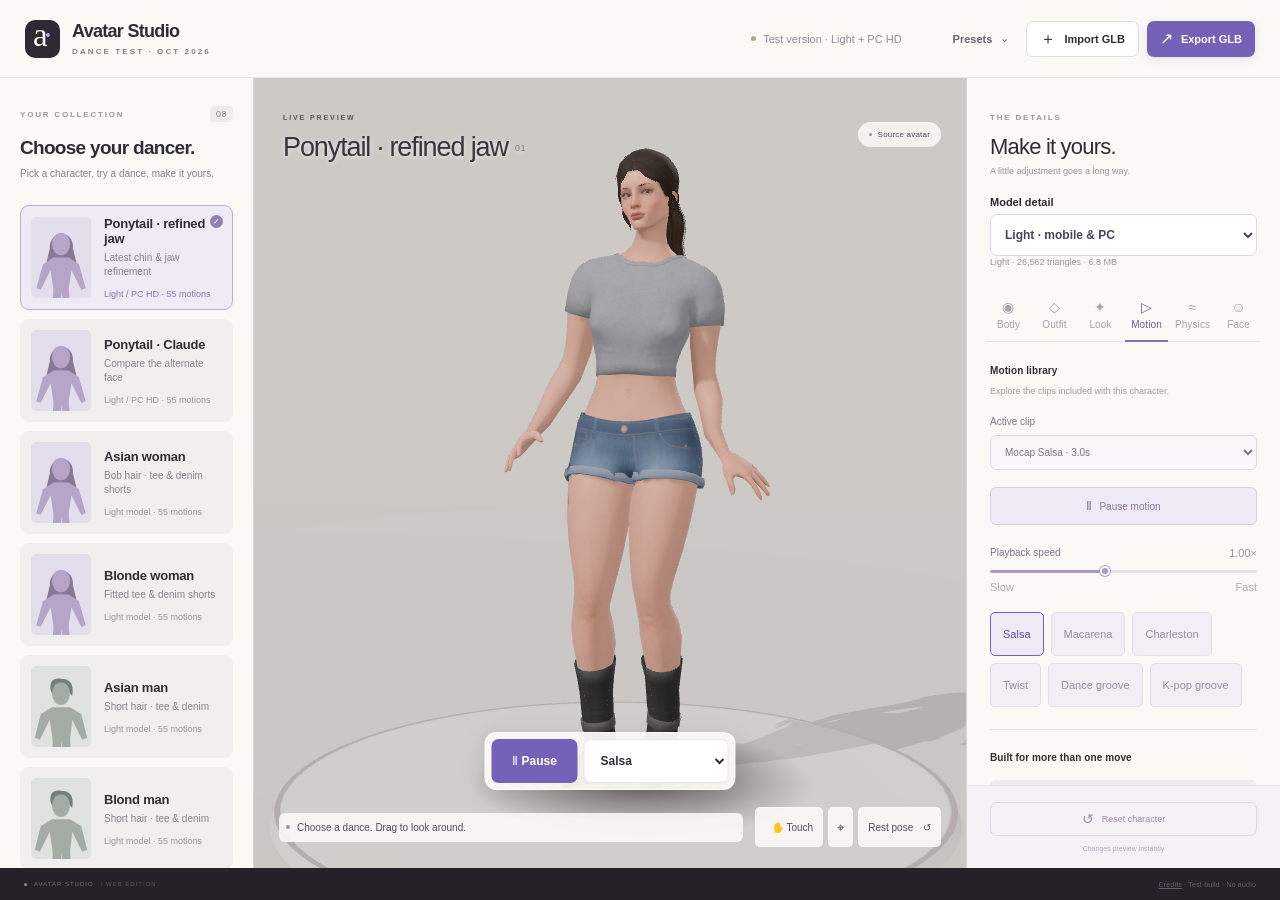
==== commit db80c3c8: "Fix supported dance foot contact in Light and HD preview" ====
--- a/test/index.html
+++ b/test/index.html
@@ -6,7 +6,7 @@
     <meta name="theme-color" content="#202024" />
     <title>Avatar Studio — dance test</title>
     <meta name="description" content="A browser character workspace for shaping avatars, exploring outfits, and previewing motion." />
-    <script type="module" crossorigin src="./assets/index-CKCb6693.js"></script>
+    <script type="module" crossorigin src="./assets/index-C34mDmT6.js"></script>
     <link rel="stylesheet" crossorigin href="./assets/index-CtRFhhoF.css">
   </head>
   <body>
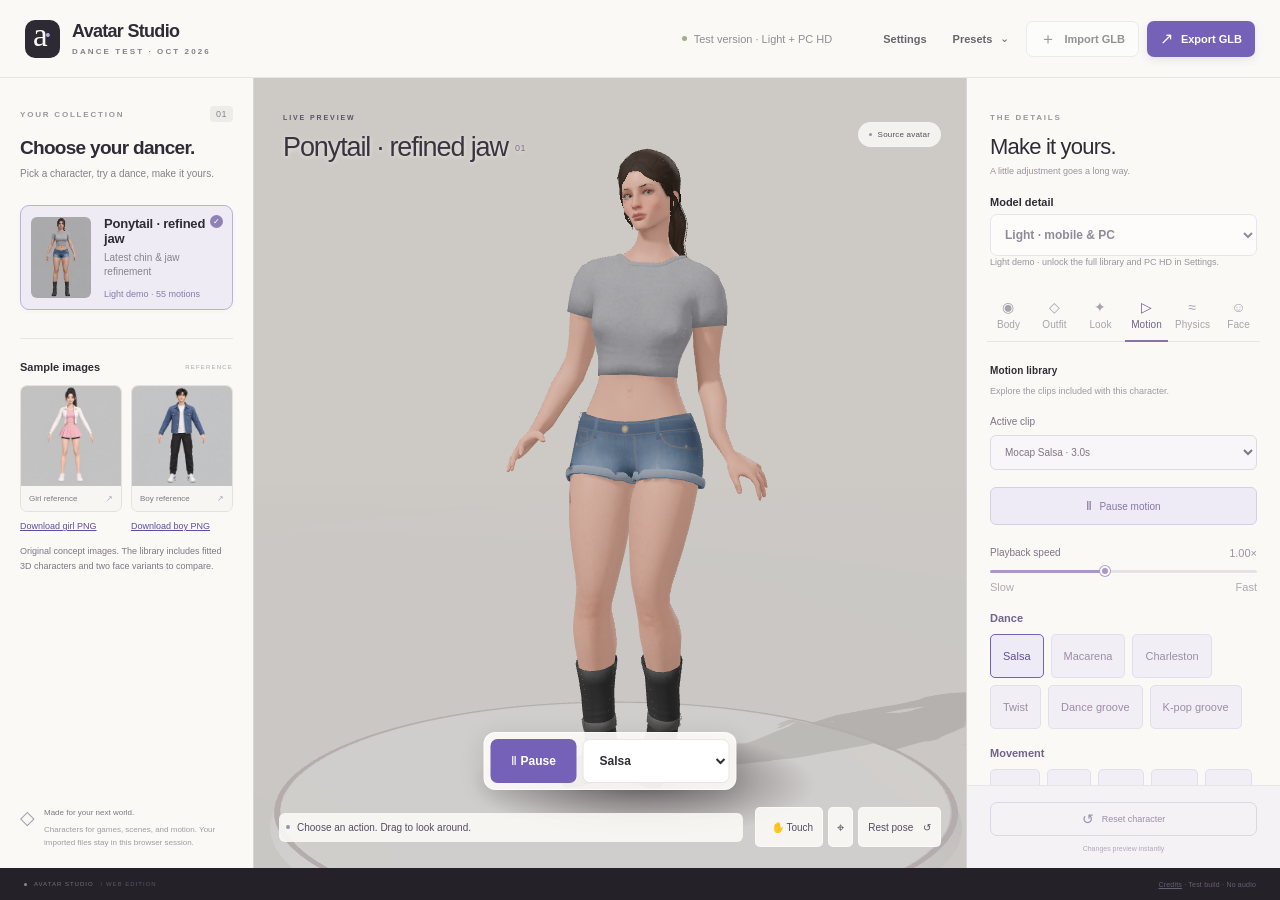
==== commit b5dd8d36: "Update test preview with relaxed Salsa hand, common actions and demo access" ====
--- a/test/index.html
+++ b/test/index.html
@@ -6,8 +6,8 @@
     <meta name="theme-color" content="#202024" />
     <title>Avatar Studio — dance test</title>
     <meta name="description" content="A browser character workspace for shaping avatars, exploring outfits, and previewing motion." />
-    <script type="module" crossorigin src="./assets/index-C34mDmT6.js"></script>
-    <link rel="stylesheet" crossorigin href="./assets/index-CtRFhhoF.css">
+    <script type="module" crossorigin src="./assets/index-C3G72jzN.js"></script>
+    <link rel="stylesheet" crossorigin href="./assets/index-CsAapZzQ.css">
   </head>
   <body>
     <div class="studio-shell">
@@ -15,6 +15,7 @@
         <a class="brand" href="./" aria-label="Avatar Studio home"><span class="brand-mark" aria-hidden="true">a<span>·</span></span><span>Avatar Studio<small>DANCE TEST · OCT 2026</small></span></a>
         <div class="topbar-meta"><span class="live-dot" aria-hidden="true"></span> Test version · Light + PC HD</div>
         <div class="topbar-actions">
+          <button class="button button-quiet" id="open-settings" type="button" aria-haspopup="dialog">Settings</button>
           <details class="file-menu" id="file-menu">
             <summary class="button button-quiet">Presets <span aria-hidden="true">⌄</span></summary>
             <div class="file-menu-content">
@@ -31,35 +32,10 @@
       </header>
 
       <aside class="library-panel" aria-label="Avatar library">
-        <div class="panel-heading"><span class="eyebrow">YOUR COLLECTION</span><span class="count-badge">04</span></div>
+        <div class="panel-heading"><span class="eyebrow">YOUR COLLECTION</span><span class="count-badge">01</span></div>
         <h1>Choose your dancer.</h1>
         <p class="muted intro-copy">Pick a character, try a dance, make it yours.</p>
         <div class="avatar-list" role="group" aria-label="Choose a source avatar">
-          <button class="avatar-card selected" data-avatar="nabi" type="button" aria-pressed="true">
-            <span class="avatar-preview preview-nabi" aria-hidden="true"><svg viewBox="0 0 80 100"><path class="silhouette-hair" d="M25 30c-1-26 33-26 31 0l5 21H20z"/><ellipse cx="40" cy="24" rx="12" ry="15"/><path d="m30 42-14 9-9 32 6 2 13-26 4 26h20l4-26 13 26 6-2-9-32-14-9z"/><path d="m30 83-2 34h10l3-29 3 29h10l-4-34z"/></svg></span>
-            <span class="avatar-card-copy"><strong>Nabi</strong><small>Feminine · rebuilt from the girl sample</small><span class="avatar-tag">New body · 31 motions</span></span>
-            <span class="selection-mark" aria-hidden="true">✓</span>
-          </button>
-          <button class="avatar-card" data-avatar="haru" type="button" aria-pressed="false">
-            <span class="avatar-preview preview-haru" aria-hidden="true"><svg viewBox="0 0 80 100"><path class="silhouette-hair" d="M26 20Q24 3 40 5q19 0 15 23l-7-8-19 7z"/><ellipse cx="40" cy="25" rx="12" ry="15"/><path d="m28 43-15 9-8 32 7 2 13-26 4 27h23l3-27 13 26 7-2-8-32-15-9z"/><path d="m29 84-1 33h10l3-29 3 29h10l-2-33z"/></svg></span>
-            <span class="avatar-card-copy"><strong>Haru</strong><small>Masculine · source avatar</small><span class="avatar-tag">Ready to explore</span></span>
-            <span class="selection-mark" aria-hidden="true">✓</span>
-          </button>
-          <button class="avatar-card" data-avatar="lite" type="button" aria-pressed="false">
-            <span class="avatar-preview preview-nabi" aria-hidden="true"><svg viewBox="0 0 80 100"><path class="silhouette-hair" d="M24 26c0-25 32-25 32 0v14H24z"/><ellipse cx="40" cy="25" rx="12" ry="15"/><path d="m30 42-14 9-9 32 6 2 13-26 4 26h20l4-26 13 26 6-2-9-32-14-9z"/><path d="m30 83-2 34h10l3-29 3 29h10l-4-34z"/></svg></span>
-            <span class="avatar-card-copy"><strong>Lite</strong><small>Feminine · light avatar, about 18k triangles</small><span class="avatar-tag">Tee &amp; denim · 31 motions</span></span>
-            <span class="selection-mark" aria-hidden="true">✓</span>
-          </button>
-          <button class="avatar-card" data-avatar="game" type="button" aria-pressed="false">
-            <span class="avatar-preview preview-haru" aria-hidden="true"><svg viewBox="0 0 80 100"><path class="silhouette-hair" d="M27 30c-2-27 28-27 27 0l5 10-6 18-3-24z"/><ellipse cx="40" cy="25" rx="12" ry="15"/><path d="m30 42-14 9-9 32 6 2 13-26 4 26h20l4-26 13 26 6-2-9-32-14-9z"/><path d="m30 83-2 34h10l3-29 3 29h10l-4-34z"/></svg></span>
-            <span class="avatar-card-copy"><strong>Game</strong><small>Feminine · game style, about 24k triangles</small><span class="avatar-tag">Crop tee &amp; boots · 31 motions</span></span>
-            <span class="selection-mark" aria-hidden="true">✓</span>
-          </button>
-          <button class="avatar-card" data-avatar="face" type="button" aria-pressed="false">
-            <span class="avatar-preview preview-haru" aria-hidden="true"><svg viewBox="0 0 80 100"><path class="silhouette-hair" d="M27 30c-2-27 28-27 27 0l5 10-6 18-3-24z"/><ellipse cx="40" cy="25" rx="12" ry="15"/><path d="m30 42-14 9-9 32 6 2 13-26 4 26h20l4-26 13 26 6-2-9-32-14-9z"/><path d="m30 83-2 34h10l3-29 3 29h10l-4-34z"/></svg></span>
-            <span class="avatar-card-copy"><strong>Game · face rig</strong><small>Game style with jaw, eyes and 12 expressions</small><span class="avatar-tag">Face panel · 55 motions</span></span>
-            <span class="selection-mark" aria-hidden="true">✓</span>
-          </button>
         </div>
 
         <div class="reference-section">
@@ -75,9 +51,9 @@
 
       <main class="stage" aria-label="3D avatar preview">
         <canvas id="avatar-canvas" aria-label="Interactive 3D avatar. Drag to orbit, scroll or pinch to zoom." tabindex="0"></canvas>
-        <div class="stage-heading"><div><span class="eyebrow">LIVE PREVIEW</span><h2 id="avatar-name">Nabi <span>01</span></h2></div><span class="source-badge" id="source-badge"><span></span> Source avatar</span></div>
+        <div class="stage-heading"><div><span class="eyebrow">LIVE PREVIEW</span><h2 id="avatar-name">Ponytail · refined jaw <span>01</span></h2></div><span class="source-badge" id="source-badge"><span></span> Source avatar</span></div>
         <div class="stage-loading" id="stage-loading"><div class="loading-ring"></div><p>Preparing your workspace<span>Loading the character and its motions</span></p></div>
-        <div class="quick-motion" aria-label="Quick dance controls"><button id="quick-play" type="button" aria-label="Pause dance" disabled>Ⅱ Pause</button><select id="quick-dance" aria-label="Dance shortcut" disabled><option value="">Choose a dance</option></select></div>
+        <div class="quick-motion" aria-label="Quick action controls"><button id="quick-play" type="button" aria-label="Pause dance" disabled>Ⅱ Pause</button><select id="quick-dance" aria-label="Action shortcut" disabled><option value="">Choose an action</option></select></div>
         <div class="stage-help"><span aria-hidden="true">↔</span> Drag to orbit <span class="help-divider"></span> Scroll / pinch to zoom</div>
         <div class="stage-bottom"><div class="preview-status"><span class="live-dot" aria-hidden="true"></span><span id="stage-status">Preparing studio…</span></div><div class="stage-controls"><button class="stage-rest stage-touch" id="touch-mode" type="button" aria-pressed="false" title="Press the skin: hold to press deeper, release and it springs back"><span aria-hidden="true">✋</span> Touch</button><button class="stage-rest" id="fit-camera" type="button" aria-label="Frame character in the viewport" title="Frame character">⌖</button><button class="stage-rest" id="rest-pose" type="button">Rest pose <span aria-hidden="true">↺</span></button></div></div>
         <div class="toast" id="toast" role="status" aria-live="polite" hidden></div>
@@ -101,6 +77,19 @@
       </aside>
       <footer class="workspace-footer"><span><span class="footer-dot"></span> AVATAR STUDIO <span class="footer-version">/ WEB EDITION</span></span><span><a href="./THIRD_PARTY_NOTICES.txt" target="_blank" rel="noopener">Credits</a> · Test build · No audio</span></footer>
     </div>
+    <dialog id="studio-settings" class="settings-dialog" aria-labelledby="settings-title" aria-describedby="access-mode">
+      <div class="settings-heading"><h2 id="settings-title">Settings</h2><button id="settings-close" class="button button-quiet" type="button" aria-label="Close settings">Close</button></div>
+      <p id="access-mode">Light demo · one avatar</p>
+      <p class="settings-copy">The Light demo includes body, face, outfit, and motion controls. Enter your code to try the full avatar library, PC HD, and GLB import.</p>
+      <form id="unlock-form">
+        <label for="demo-code">Library code</label>
+        <input id="demo-code" type="password" autocomplete="off" spellcheck="false" aria-describedby="access-status" />
+        <button id="unlock-demo" class="button button-primary" type="submit">Unlock full library</button>
+      </form>
+      <button id="lock-demo" class="button button-secondary" type="button" hidden>Return to Light demo</button>
+      <p id="access-status" role="status" aria-live="polite"></p>
+      <p class="settings-copy access-note">This is a demo switch, not secure access protection. The website and its downloadable files remain public.</p>
+    </dialog>
     <input type="file" id="avatar-file" accept=".glb,model/gltf-binary" hidden />
     <input type="file" id="preset-file" accept=".json,application/json" hidden />
   </body>
--- a/test/assets/index-CsAapZzQ.css
+++ b/test/assets/index-CsAapZzQ.css
@@ -0,0 +1 @@
+:root{font-family:Inter,Segoe UI,Arial,sans-serif;color:#2e2d35;background:#202024;font-synthesis:none;font-weight:400;--ink:#302e36;--muted:#84818b;--line:#e8e5e4;--paper:#faf9f6;--accent:#7561b8;--accent-dark:#624d9e;--violet-bg:#eeebf7}*{box-sizing:border-box}body{margin:0}button,input,select,summary{font:inherit}button,a,input,select,summary{-webkit-tap-highlight-color:transparent}button,summary{cursor:pointer}button{color:inherit}button:disabled,input:disabled,select:disabled{cursor:not-allowed}button:focus-visible,summary:focus-visible,a:focus-visible,input:focus-visible,select:focus-visible,canvas:focus-visible{outline:3px solid #ac98ed;outline-offset:3px}button{border:0}a{color:inherit;text-decoration:none}button:disabled{opacity:.5}input,select{min-width:0}svg{display:block}img{display:block;max-width:100%}.studio-shell{display:grid;grid-template-columns:254px minmax(320px,1fr) 314px;grid-template-rows:78px minmax(0,1fr) 32px;height:100dvh;min-height:650px;max-width:2200px;margin:auto}.topbar{grid-column:1/-1;display:flex;align-items:center;justify-content:space-between;gap:20px;background:var(--paper);border-bottom:1px solid var(--line);padding:0 25px;z-index:5}.brand{display:flex;align-items:center;gap:12px;font-size:18px;font-weight:650;letter-spacing:-.7px;white-space:nowrap}.brand small{display:block;font-size:8px;letter-spacing:2.1px;color:var(--muted);margin-top:5px;font-weight:600}.brand-mark{width:35px;height:38px;border-radius:10px;background:#2d2a33;color:#faf8f5;font-family:Georgia,serif;font-size:33px;font-weight:400;line-height:30px;text-align:center;letter-spacing:-4px;padding-right:4px}.brand-mark span{color:#bca6ed}.topbar-meta{display:flex;align-items:center;gap:7px;margin-left:auto;margin-right:22px;color:#928d94;font-size:11px}.live-dot{width:5px;height:5px;flex:none;border-radius:50%;background:#a3ad88;display:inline-block}.topbar-actions{display:flex;align-items:center;gap:8px}.button{display:inline-flex;align-items:center;justify-content:center;gap:8px;min-height:36px;padding:0 13px;border-radius:7px;font-size:11px;font-weight:600;white-space:nowrap;transition:background .16s,transform .16s}.button:hover:not(:disabled){transform:translateY(-1px)}.button-primary{background:var(--accent);color:#fff;box-shadow:0 3px 8px #7662b826}.button-primary:hover{background:var(--accent-dark)}.button-secondary{background:#fff;border:1px solid #dedbdf}.button-secondary:hover,.button-quiet:hover{background:#eeecee}.button-quiet{background:transparent;color:#696570;padding:0 9px}.button-primary>span,.button-secondary>span{font-size:16px;line-height:1}.file-menu{position:relative}.file-menu summary{list-style:none}.file-menu summary::-webkit-details-marker{display:none}.file-menu-content{position:absolute;top:44px;right:0;width:218px;background:var(--paper);padding:7px;border:1px solid var(--line);border-radius:10px;box-shadow:0 12px 28px #1d192522;z-index:20}.file-menu-content button{display:block;text-align:left;width:100%;border-radius:5px;background:transparent;padding:11px 10px;font-size:11px}.file-menu-content button:hover{background:var(--violet-bg);color:var(--accent-dark)}.menu-divider{display:block;height:1px;background:var(--line);margin:4px}.library-panel{background:var(--paper);padding:28px 20px 18px;display:flex;flex-direction:column;min-height:0;overflow:auto;border-right:1px solid #d8d5d9}.panel-heading{display:flex;align-items:center;justify-content:space-between}.eyebrow{font-size:8px;letter-spacing:1.8px;color:#9b969f;font-weight:650}.count-badge{font-size:9px;background:#eeece9;padding:3px 6px;border-radius:4px;color:#88828d;letter-spacing:.5px}h1{font-size:19px;line-height:1.28;letter-spacing:-.7px;font-weight:600;margin:14px 0 6px;max-width:190px}.muted{color:var(--muted);font-size:11px;line-height:1.6}.intro-copy{margin:0 0 23px;font-size:10px}.avatar-list{display:flex;flex-direction:column;gap:9px}.avatar-card{position:relative;display:flex;align-items:center;gap:13px;padding:10px;background:#f1efed;border:1px solid transparent;border-radius:9px;text-align:left;min-width:0;transition:border-color .15s,background .15s}.avatar-card:hover{background:#eeebf4}.avatar-card.selected{background:#eeebf5;border-color:#bdb0d7;box-shadow:0 2px 5px #675b8c08}.avatar-preview{width:60px;height:81px;overflow:hidden;border-radius:5px;display:flex;align-items:flex-end;justify-content:center;flex:none;background:#e4deec}.avatar-preview svg{width:60px;height:79px;fill:#b7a5c7;transform:translateY(5px)}.avatar-preview .silhouette-hair{fill:#897895}.preview-haru{background:#e0e3dd}.preview-haru svg{fill:#a4ada3}.preview-haru .silhouette-hair{fill:#748178}.avatar-card-copy{min-width:0}.avatar-card-copy strong{display:block;font-size:13px;font-weight:600;letter-spacing:-.2px}.avatar-card-copy small{display:block;color:#89838e;font-size:8px;margin-top:5px;line-height:1.5;white-space:normal}.avatar-tag{font-size:7px;display:block;margin-top:10px;color:#9c929f}.selected .avatar-tag{color:#8b79ae}.selection-mark{position:absolute;right:9px;top:9px;display:none;width:13px;height:13px;border-radius:50%;font-size:8px;background:#9180b5;color:#fff;align-items:center;justify-content:center}.selected .selection-mark{display:flex}.reference-section{border-top:1px solid var(--line);margin-top:28px;padding-top:22px}.section-label{display:flex;align-items:center;justify-content:space-between;gap:8px}.section-label h2{font-size:11px;font-weight:600;margin:0}.tiny-label{font-size:6px;letter-spacing:1.2px;color:#aaa3ac}.reference-grid{display:grid;grid-template-columns:1fr 1fr;gap:9px;margin-top:12px}.reference-card{border:1px solid #e5e1df;border-radius:7px;overflow:hidden;background:#f0efec;transition:transform .16s}.reference-card:hover{transform:translateY(-2px)}.reference-card img{width:100%;aspect-ratio:1/1.1;object-fit:cover}.reference-card>span{display:flex;justify-content:space-between;font-size:8px;padding:8px;color:#7e7785;background:#f8f6f3}.reference-card>span>span{color:#aaa1b7}.reference-note{font-size:8px;line-height:1.65;color:#a29aa5;margin:10px 0 0}.library-bottom{margin-top:auto;display:flex;gap:9px;padding-top:24px}.local-icon{font-size:19px;color:#a69aaf;line-height:24px}.library-bottom p{margin:0;font-size:8px;line-height:1.7;color:#a29aa5}.library-bottom strong{display:block;color:#817986;font-size:8px;font-weight:500;margin-bottom:3px}.library-bottom p>span{display:block}.stage{position:relative;min-height:0;min-width:0;overflow:hidden;background:radial-gradient(ellipse at 50% 44%,#38353e,#2c2931 49%,#242229)}#avatar-canvas{display:block;width:100%;height:100%;touch-action:none;outline-offset:-5px}.stage-heading{position:absolute;top:28px;left:29px;right:25px;display:flex;align-items:center;justify-content:space-between;gap:15px;pointer-events:none}.stage-heading .eyebrow{color:#8b838f;font-size:7px;letter-spacing:1.9px}.stage-heading h2{font-size:27px;letter-spacing:-1.1px;color:#e9e4eb;font-weight:400;margin:7px 0 0;line-height:1.2}.stage-heading h2>span{font-size:9px;vertical-align:middle;color:#7e7489;margin-left:7px;font-weight:500;letter-spacing:.5px}.source-badge{display:inline-flex;align-items:center;gap:6px;font-size:8px;letter-spacing:.2px;color:#a69bac;background:#ffffff05;border:1px solid #ffffff10;border-radius:14px;padding:7px 10px}.source-badge>span{width:3px;height:3px;border-radius:50%;background:#9b8dae}.stage-help{position:absolute;bottom:63px;left:0;width:100%;display:flex;align-items:center;justify-content:center;gap:7px;color:#8c818e;font-size:8px;pointer-events:none}.stage-help>span:first-child{font-size:14px;color:#9e91a1}.help-divider{height:9px;width:1px;background:#6c626d;margin:0 4px}.stage-bottom{position:absolute;bottom:21px;left:25px;right:25px;display:flex;align-items:center;justify-content:space-between;gap:12px}.preview-status{display:flex;align-items:center;gap:7px;min-width:0;font-size:8px;color:#9b91a1;line-height:1.5}.preview-status #stage-status{overflow:hidden;text-overflow:ellipsis;white-space:nowrap;max-width:370px}.preview-status .live-dot{background:#9a8eac;width:4px;height:4px}.stage-rest{background:#ffffff04;border:1px solid #ffffff10;color:#a69aaf;font-size:8px;padding:7px 9px;border-radius:5px;white-space:nowrap}.stage-rest:hover{background:#ffffff0b}.stage-rest span{margin-left:7px}.stage-loading{position:absolute;top:0;right:0;bottom:0;left:0;display:flex;flex-direction:column;align-items:center;justify-content:center;color:#ccc1d3;background:#2b2730b8;pointer-events:none;-webkit-backdrop-filter:blur(5px);backdrop-filter:blur(5px);z-index:2}.stage-loading[hidden]{display:none}.stage-loading p{font-size:13px;text-align:center;line-height:1.6}.stage-loading p>span{display:block;font-size:9px;color:#92879b}.loading-ring{border:1px solid #ffffff16;border-top-color:#b5a0cb;border-radius:50%;width:24px;height:24px;animation:spin 1s linear infinite}.toast{position:absolute;bottom:95px;left:50%;transform:translate(-50%);border:1px solid #ffffff15;background:#38323d;color:#e8e1ec;border-radius:8px;box-shadow:0 8px 24px #0003;padding:12px 16px;font-size:11px;line-height:1.6;max-width:min(90%,440px);width:max-content;z-index:4}.toast.error{background:#4b333b;border-color:#815460}.toast[hidden]{display:none}.inspector-panel{display:flex;flex-direction:column;background:var(--paper);border-left:1px solid #d8d5d9;min-height:0;min-width:0}.inspector-heading{padding:28px 23px 21px}.inspector-heading h2{font-size:22px;font-weight:500;letter-spacing:-.8px;margin:10px 0 4px}.inspector-heading p{font-size:9px;margin:0;color:#9b929f}.tablist{display:flex;margin:0 20px;border-bottom:1px solid var(--line);gap:4px}.tab{display:flex;align-items:center;justify-content:center;flex:1;gap:5px;font-size:9px;letter-spacing:.1px;background:transparent;color:#aaa1ad;padding:11px 0 13px;border-bottom:2px solid transparent;margin-bottom:-1px}.tab>span{font-size:13px;font-weight:400;line-height:1}.tab.active{border-bottom-color:#8873ad;color:#75618f}.tab:hover{color:#75618f}.inspector-content{padding:23px;overflow:auto;flex:1;min-height:0;scrollbar-width:thin;scrollbar-color:#ddd5df transparent}.control-section+.control-section{border-top:1px solid var(--line);padding-top:22px;margin-top:22px}.control-section h3{font-size:10px;font-weight:600;margin:0 0 17px;letter-spacing:.1px}.control-section .section-copy{font-size:9px;color:#a197a5;line-height:1.65;margin:-9px 0 17px}.slider-control{display:block;margin:0 0 19px}.control-row{display:flex;justify-content:space-between;align-items:center;gap:10px;font-size:10px;color:#817487;margin-bottom:11px}.range-value{font-size:9px;color:#9e92a6;min-width:30px;text-align:right;font-variant-numeric:tabular-nums}.slider-control input[type=range]{width:100%;height:3px;display:block;accent-color:#9b84bb;margin:7px 0;cursor:pointer;background:transparent;-webkit-appearance:none;-moz-appearance:none;appearance:none;border-radius:8px;outline-offset:7px}.slider-control input[type=range]::-webkit-slider-runnable-track{height:3px;background:linear-gradient(to right,#ac97c7 0 var(--range-value,50%),#e7e0e9 var(--range-value,50%) 100%);border-radius:4px}.slider-control input[type=range]::-webkit-slider-thumb{-webkit-appearance:none;width:10px;height:10px;margin-top:-3.5px;background:#ad97c7;border:2px solid var(--paper);border-radius:50%;box-shadow:0 0 0 1px #b4a2c7}.slider-control input[type=range]::-moz-range-track{height:3px;background:#e7e0e9}.slider-control input[type=range]::-moz-range-progress{height:3px;background:#ac97c7}.slider-control input[type=range]::-moz-range-thumb{height:8px;width:8px;background:#ad97c7;border:2px solid var(--paper);border-radius:50%}.slider-control:has(input:disabled){opacity:.45}.range-labels{display:flex;justify-content:space-between;margin-top:8px;font-size:7px;color:#b2a8b7}.note-card{display:flex;gap:8px;border-radius:6px;background:#eeebf1;padding:10px 11px;font-size:8px;line-height:1.7;color:#9b8ea6}.note-card .note-icon{font-size:11px;color:#9b8bae;flex:none}.note-card p{margin:0}.note-card strong{font-weight:600;color:#8c7a9b}.select-control{display:block;font-size:10px;color:#817487;margin-bottom:17px}.select-control>span{display:block;margin-bottom:8px}.select-control select{width:100%;height:35px;border:1px solid #e0d9e3;border-radius:6px;padding:0 10px;background:#f8f6f9;color:#817487;font-size:10px;outline-offset:2px}.select-control select:disabled{opacity:.5}.look-grid{display:flex;gap:7px;flex-wrap:wrap;margin-bottom:5px}.look-chip{background:#f2eef5;color:#9c8da8;font-size:9px;border:1px solid #e5ddeb;border-radius:5px;display:flex;align-items:center;gap:6px;padding:8px 10px}.look-chip.active{border-color:#b6a1cb;background:#eae2f1;color:#826b98}.look-swatch{width:9px;height:9px;border-radius:50%;background:#c4b0d5;border:1px solid #00000008}.color-grid{display:grid;grid-template-columns:1fr 1fr;gap:9px}.color-control{display:flex;align-items:center;gap:8px;border:1px solid #e4dce9;background:#f8f5fa;border-radius:6px;padding:8px;color:#8f7d9e;font-size:9px;min-width:0}.color-control>span{overflow:hidden;text-overflow:ellipsis;white-space:nowrap}.color-control input{-moz-appearance:none;appearance:none;-webkit-appearance:none;width:22px;height:22px;padding:0;background:none;border:0;flex:none;cursor:pointer}.color-control input::-webkit-color-swatch-wrapper{padding:0}.color-control input::-webkit-color-swatch{border:1px solid #00000014;border-radius:50%}.color-control input::-moz-color-swatch{border:1px solid #00000014;border-radius:50%}.motion-play{width:100%;background:var(--violet-bg);border:1px solid #d9cee4;border-radius:6px;color:#8c73a2;padding:11px;font-size:10px;margin-bottom:22px}.motion-play span{margin-right:7px;font-size:12px}.switch-row{display:flex;align-items:center;justify-content:space-between;gap:12px;font-size:10px;margin-bottom:20px;color:#82718f}.switch-copy{display:flex;flex-direction:column;gap:5px;line-height:1.4}.switch-copy small{font-size:8px;color:#a89bae;max-width:180px}.switch-input{width:29px;height:17px;-moz-appearance:none;appearance:none;-webkit-appearance:none;border-radius:14px;background:#ddd5e3;position:relative;transition:background .15s;flex:none;cursor:pointer;margin:0}.switch-input:after{content:"";display:block;width:11px;height:11px;border-radius:50%;position:absolute;left:3px;top:3px;background:#fff;transition:transform .15s;box-shadow:0 1px 2px #0001}.switch-input:checked{background:#a48bbb}.switch-input:checked:after{transform:translate(12px)}.switch-row:has(input:disabled){opacity:.45}.capability-stats{display:grid;grid-template-columns:repeat(3,1fr);padding:12px 5px;background:#f1edf4;border:1px solid #e8dfed;border-radius:7px;text-align:center;margin-bottom:18px}.capability-stats>div+div{border-left:1px solid #dfd5e6}.capability-stats strong{display:block;font-size:17px;font-weight:500;color:#9983ae;line-height:1.3}.capability-stats small{display:block;color:#ad9db9;font-size:7px;margin-top:4px}.empty-copy{font-size:10px;color:#a393af;line-height:1.7;margin:0 0 18px}.inspector-footer{padding:16px 23px;border-top:1px solid var(--line);background:#f5f2f5}.button-reset{width:100%;border:1px solid #ded5e5;background:transparent;color:#a08dad;min-height:34px;font-size:9px;font-weight:400}.button-reset:hover{background:#eee7f2}.button-reset>span{font-size:14px}.inspector-footer>span{display:block;text-align:center;font-size:7px;color:#b4a5bf;margin-top:9px}.workspace-footer{grid-column:1/-1;background:#242128;display:flex;align-items:center;justify-content:space-between;padding:0 24px;font-size:7px;color:#7b6f85;letter-spacing:.5px}.workspace-footer>span:first-child{display:flex;align-items:center;gap:7px;font-size:6px;letter-spacing:1px}.footer-dot{width:3px;height:3px;border-radius:50%;background:#94859f}.footer-version{color:#5f5568;font-size:6px}.workspace-footer>span:last-child{letter-spacing:.2px;color:#6a5e74}.validation-message{font-size:10px;line-height:1.6;color:#9d8bab}.export-note{margin-top:20px}.control-section fieldset{border:0;padding:0;margin:0;min-width:0}::selection{background:#d7c5e4;color:#5b476d}@keyframes spin{to{transform:rotate(360deg)}}@media (min-width:1600px){.studio-shell{grid-template-columns:280px minmax(320px,1fr) 340px}.library-panel{padding-left:25px;padding-right:25px}.inspector-content{padding:26px}.inspector-heading{padding:30px 26px 23px}.tablist{margin:0 23px}.inspector-footer{padding:19px 26px}}@media (max-width:1100px){.studio-shell{grid-template-columns:210px minmax(280px,1fr) 280px}.topbar{padding:0 18px}.topbar-meta{display:none}.library-panel{padding:25px 14px 16px}.avatar-card{gap:8px;padding:8px}.avatar-preview{width:48px;height:72px}.avatar-preview svg{width:52px;height:72px}.avatar-card-copy small{font-size:7px}.reference-card>span{padding:7px 5px;font-size:7px}.inspector-heading{padding:26px 19px 20px}.inspector-content{padding:20px 19px}.tablist{margin:0 17px}.inspector-footer{padding:16px 19px}.stage-heading{left:23px;right:20px}.stage-bottom{left:20px;right:20px}.source-badge{font-size:7px;padding:6px 8px}.stage-help{font-size:7px}.brand{font-size:16px}.brand small{font-size:7px}}@media (max-width:860px){.studio-shell{grid-template-columns:minmax(0,1fr) 275px;grid-template-rows:69px 112px minmax(430px,1fr) 31px;min-height:800px;height:100dvh}.topbar{padding:0 17px;gap:10px}.brand{gap:8px;font-size:15px}.brand-mark{width:31px;height:34px;font-size:30px}.brand small{font-size:6px;letter-spacing:1.4px}.button{padding:0 10px;font-size:10px;gap:5px;min-height:34px}.topbar-actions{gap:5px}.library-panel{grid-column:1/-1;grid-row:2;display:block;overflow:auto;padding:13px 17px;background:#f4f1f3;border-right:0;border-bottom:1px solid #d6ccd9}.library-panel>.panel-heading,.library-panel>h1,.intro-copy,.reference-section,.library-bottom{display:none}.avatar-list{flex-direction:row;gap:10px;height:84px}.avatar-card{width:195px;padding:7px;flex:none;gap:10px}.avatar-preview{height:67px;width:45px}.avatar-preview svg{height:66px;width:47px}.avatar-card-copy strong{font-size:12px}.avatar-card-copy small{font-size:8px}.avatar-tag{font-size:7px;margin-top:5px}.stage{grid-row:3;grid-column:1}.inspector-panel{grid-column:2;grid-row:3}.inspector-heading{padding-top:22px}.workspace-footer{grid-row:4}.stage-heading{top:22px;left:20px;right:17px}.stage-heading h2{font-size:25px}.source-badge{display:none}.stage-bottom{left:17px;right:17px}.preview-status{font-size:7px}.stage-help{bottom:68px;gap:4px}.stage-help .help-divider{margin:0 3px}.inspector-heading h2{font-size:20px}}@media (max-width:600px){.studio-shell{grid-template-columns:minmax(0,1fr);grid-template-rows:64px 99px minmax(430px,58dvh) auto 30px;min-height:100dvh;height:auto}.topbar{padding:0 13px}.brand{font-size:14px;gap:7px;letter-spacing:-.4px}.brand-mark{height:30px;width:28px;font-size:27px;line-height:25px;border-radius:8px}.brand small{font-size:5px;letter-spacing:1.3px;margin-top:4px}.topbar-actions{gap:3px}.button{min-height:32px;font-size:9px;padding:0 8px;gap:4px}.button-primary>span,.button-secondary>span{font-size:13px}.button-quiet{padding:0 4px}.file-menu summary{font-size:0;gap:0;width:25px}.file-menu summary>span{font-size:15px}.file-menu summary:before{content:"···";font-size:17px;letter-spacing:1px}.file-menu summary>span{display:none}.file-menu-content{right:-100px;top:39px}.library-panel{padding:10px 13px}.avatar-list{height:78px;gap:8px}.avatar-card{height:78px;width:calc(50% - 4px);gap:8px;padding:6px}.avatar-preview{width:40px;height:64px}.avatar-card-copy strong{font-size:11px}.avatar-card-copy small{font-size:7px}.avatar-tag{font-size:6px}.selection-mark{right:6px;top:6px;width:11px;height:11px;font-size:7px}.stage{grid-column:1;grid-row:3;min-height:430px}.stage-heading{top:22px;left:22px;right:22px}.stage-heading h2{font-size:26px}.source-badge{display:inline-flex;font-size:7px}.stage-help{font-size:8px;bottom:58px}.stage-bottom{left:19px;right:19px;bottom:19px}.preview-status{font-size:8px}.inspector-panel{grid-column:1;grid-row:4;border-left:0;border-top:1px solid #d8cddf}.inspector-heading{padding:23px 23px 15px}.inspector-heading h2{font-size:22px;margin-top:7px}.inspector-heading p{font-size:9px}.tablist{margin:0 21px;gap:13px}.tab{font-size:10px;padding:13px 0 14px}.tab>span{font-size:14px}.inspector-content{padding:24px 24px 22px;overflow:visible;min-height:330px}.slider-control{margin-bottom:22px}.control-row{font-size:11px}.range-value{font-size:10px}.range-labels{font-size:8px}.control-section h3{font-size:11px}.control-section .section-copy,.empty-copy{font-size:10px}.note-card{font-size:9px}.select-control{font-size:11px}.select-control select{height:39px;font-size:11px}.switch-row{font-size:11px}.switch-copy small{font-size:9px;max-width:260px}.color-control,.look-chip{font-size:10px}.inspector-footer{padding:16px 24px}.button-reset{font-size:10px}.workspace-footer{grid-row:5;padding:0 15px}.workspace-footer>span:last-child{font-size:6px}.toast{bottom:85px;max-width:calc(100% - 35px)}.stage-loading p{font-size:12px}.stage-rest{font-size:8px}.preview-status #stage-status{max-width:230px}}@media (prefers-reduced-motion:reduce){*,*:before,*:after{animation-duration:.01ms!important;transition-duration:.01ms!important}}.stage-controls{display:flex;align-items:center;gap:6px;flex:none}.stage-controls #fit-camera{font-size:13px;line-height:1;padding:6px 8px}.stage-bottom .preview-status{flex:1}.stage-bottom .preview-status #stage-status{min-width:0;max-width:100%}.reference-card img{aspect-ratio:1;object-fit:contain}.reference-downloads{display:grid;grid-template-columns:1fr 1fr;gap:9px;margin-top:8px}.reference-downloads a{font-size:9px;color:var(--accent-dark);text-decoration:underline;line-height:1.5}.reference-note{color:#807587;font-size:9px}@media (max-width:860px){.studio-shell{grid-template-rows:69px 305px minmax(430px,1fr) 31px;min-height:1000px}.library-panel .reference-section{display:block;margin-top:12px;padding-top:0;border-top:0}.reference-section .section-label{justify-content:flex-start;gap:12px}.reference-grid{grid-template-columns:140px 140px;gap:12px;margin-top:8px}.reference-card{display:flex;align-items:center}.reference-card img{width:65px;height:80px;flex:none}.reference-card>span{font-size:9px;display:block;line-height:1.6;padding:6px}.reference-downloads{grid-template-columns:140px 140px;gap:12px;margin-top:6px}.reference-downloads a{padding:4px 0}.reference-note{max-width:430px;margin-top:5px;font-size:9px}}@media (max-width:600px){.studio-shell{grid-template-rows:64px 280px minmax(430px,58dvh) auto 30px}.reference-grid,.reference-downloads{grid-template-columns:1fr 1fr;gap:8px}.reference-card img{width:60px;height:70px}.reference-card>span{font-size:8px}.reference-downloads a{font-size:9px}.library-panel .reference-section{margin-top:9px}.reference-note{font-size:8px;line-height:1.5}}.tab{font-size:11px}.look-chip{font-size:11px;min-height:44px;padding:8px 12px}.look-chip.active{background:var(--violet-bg);color:var(--accent-dark);border-color:var(--accent)}.look-swatch{width:14px;height:14px}.note-card{font-size:11px;line-height:1.55}.note-card[hidden]{display:none}.range-labels,.section-copy,.range-value{font-size:11px}.stage-touch.active{background:var(--violet-bg);color:var(--accent-dark);border-color:var(--accent)}.quick-motion{position:absolute;bottom:78px;left:50%;transform:translate(-50%);display:flex;align-items:center;gap:6px;z-index:3;background:#faf9f6f2;padding:6px;border:1px solid #ffffffaa;border-radius:12px;box-shadow:0 6px 24px #15112620;max-width:calc(100% - 32px)}.quick-motion button,.quick-motion select{min-height:44px;border-radius:7px;padding:0 12px;font-size:12px;font-weight:600}.quick-motion button{background:var(--accent);color:#fff;white-space:nowrap;min-width:86px}.quick-motion select{background:#fff;color:var(--ink);border:1px solid var(--line);min-width:145px;max-width:190px}.stage-help{display:none}.avatar-card-copy small{font-size:10px;line-height:1.4}.avatar-tag{font-size:9px}.workspace-footer a{text-decoration:underline}.tablist{gap:8px}.tab{min-height:44px}.avatar-card{min-height:85px}.stage-controls{gap:5px}.stage-rest{min-height:40px}@media (max-width:860px){.studio-shell{grid-template-rows:69px 112px minmax(430px,1fr) 31px;min-height:800px}.library-panel .reference-section{display:none}.avatar-card-copy small{font-size:9px}.avatar-tag{font-size:8px}}@media (max-width:600px){.studio-shell{grid-template-rows:64px 108px minmax(430px,58dvh) auto 30px;min-height:100dvh}.avatar-list{height:86px}.avatar-card{width:210px;height:86px}.source-badge{display:none}.stage-heading h2{font-size:22px}.stage-heading{left:17px;right:17px}.quick-motion{bottom:76px}.preview-status{max-width:42%;line-height:1.4}.tablist{gap:8px}.tab{font-size:11px}.topbar .button{min-height:40px}.topbar-actions{gap:2px}.brand small{font-size:6px}.workspace-footer{font-size:7px}.inspector-content{min-height:300px}}.tablist{display:grid;grid-template-columns:repeat(6,minmax(0,1fr));gap:3px}.tab{display:flex;flex-direction:column;align-items:center;justify-content:center;gap:5px;font-size:10px;padding:10px 0;min-width:0}.tab>span{font-size:14px;margin:0}.stage-heading h2{color:#39343f;text-shadow:0 1px 5px #ffffffaa}.stage-heading .eyebrow{color:#5b5366}.source-badge{color:#554b63;background:#faf9f6d9}.preview-status{background:#faf9f6e8;color:#554b63;border-radius:6px;padding:7px;font-size:10px}.stage-rest{color:#554b63;background:#faf9f6e8;border:1px solid #ffffff80;font-size:10px}@media (max-width:600px){.stage-heading{top:12px}.stage-heading .eyebrow{display:none}.stage-heading h2{font-size:16px;line-height:1.2;margin:0}.stage-heading h2>span{font-size:10px}.preview-status{font-size:9px}.tab{font-size:11px;padding:10px 0}}.quality-control{display:flex;flex-direction:column;gap:6px;font-size:11px;font-weight:600;margin-top:18px}.quality-control select{width:100%;min-height:42px;border:1px solid #ddd6e8;border-radius:7px;background:#fff;color:#4b425e;padding:8px 10px;font-size:12px}.quality-control select:disabled{opacity:.6}.quality-detail{font-size:10px;line-height:1.4;color:#756b83;margin:7px 0 0}.avatar-preview img{display:block;width:100%;height:100%;object-fit:cover;object-position:center 24%;border-radius:6px}.motion-group-label{margin:18px 0 10px;font-size:11px;color:#75618f;font-weight:600}.settings-dialog{width:min(450px,calc(100% - 32px));max-height:calc(100dvh - 40px);overflow:auto;border:1px solid #d7cddd;border-radius:15px;padding:24px;background:var(--paper);color:var(--ink);box-shadow:0 24px 80px #17102055}.settings-dialog::backdrop{background:#1d152f88;-webkit-backdrop-filter:blur(3px);backdrop-filter:blur(3px)}.settings-heading{display:flex;align-items:center;justify-content:space-between;gap:16px}.settings-heading h2{margin:0;font-size:22px;font-weight:500}.settings-dialog .button{min-height:44px;font-size:12px}#access-mode{font-size:14px;font-weight:600;margin:20px 0 10px}.settings-copy{font-size:12px;line-height:1.65;color:#776c83}#unlock-form{display:grid;gap:10px;margin-top:20px}#unlock-form[hidden],#lock-demo[hidden]{display:none}#unlock-form label{font-size:12px;font-weight:600}#demo-code{width:100%;min-height:44px;border:1px solid #cfc2da;border-radius:7px;padding:10px;background:#fff;color:#44374e;font:inherit}#demo-code[aria-invalid=true]{border-color:#a55262}#unlock-demo{justify-content:center}#lock-demo{margin-top:16px}#access-status{font-size:12px;line-height:1.5;min-height:18px;color:#735389}.access-note{border-top:1px solid #ddd5e4;padding-top:14px;margin-top:18px;font-size:11px}@media (max-width:600px){.topbar{gap:4px}.topbar .brand{font-size:12px;gap:4px}.topbar .brand-mark{display:none}.topbar-actions{gap:1px}.topbar .button{padding:0 5px;font-size:9px}.topbar #open-settings{font-size:10px}.settings-dialog{padding:20px}.settings-dialog .button{font-size:12px}}@media (max-width:600px){.topbar .file-menu summary{font-size:0;padding:0;width:26px}}
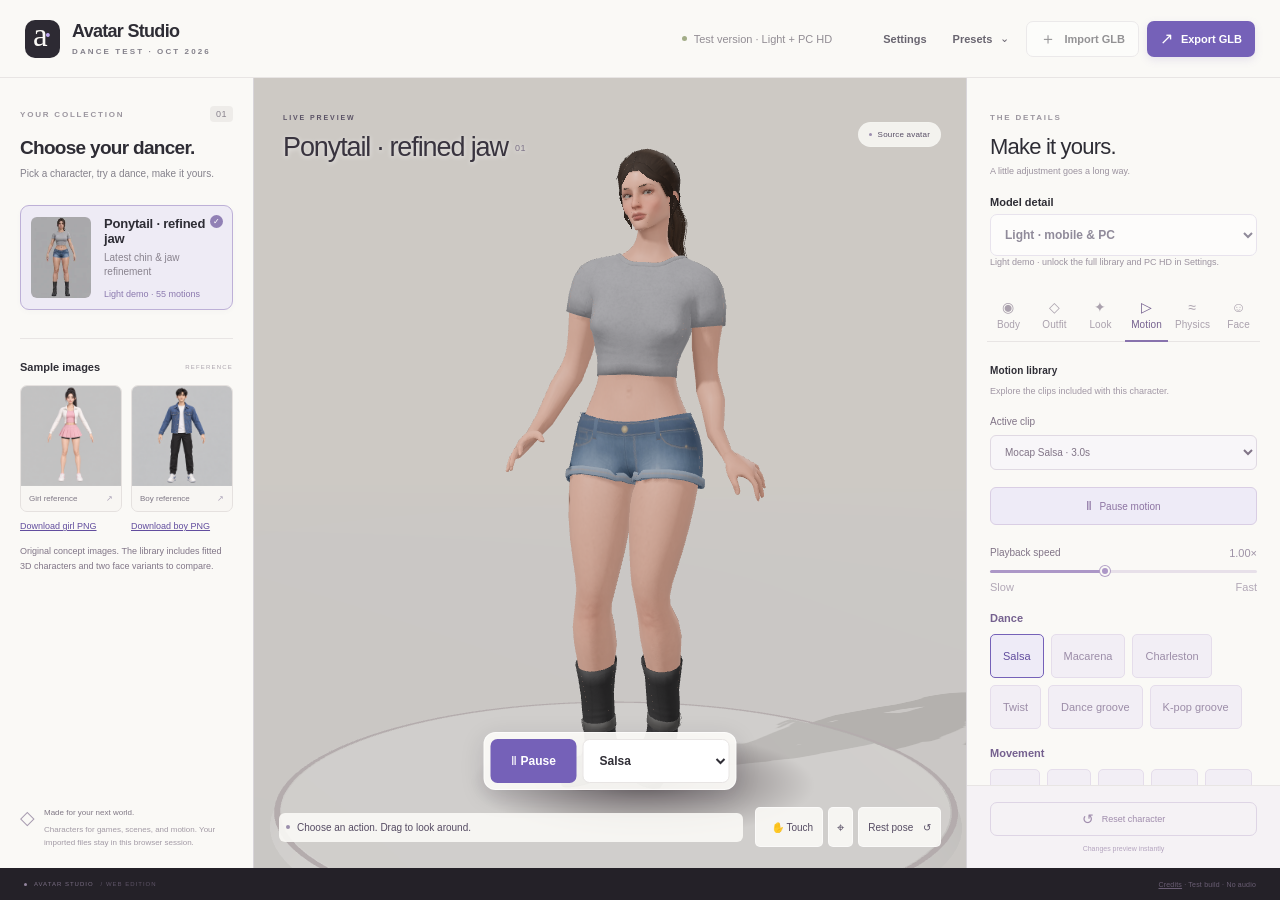
==== commit 93ed85d1: "Publish facial upgrades for six library avatars" ====
--- a/test/index.html
+++ b/test/index.html
@@ -6,7 +6,7 @@
     <meta name="theme-color" content="#202024" />
     <title>Avatar Studio — dance test</title>
     <meta name="description" content="A browser character workspace for shaping avatars, exploring outfits, and previewing motion." />
-    <script type="module" crossorigin src="./assets/index-C3G72jzN.js"></script>
+    <script type="module" crossorigin src="./assets/index-Croyyd60.js"></script>
     <link rel="stylesheet" crossorigin href="./assets/index-CsAapZzQ.css">
   </head>
   <body>
